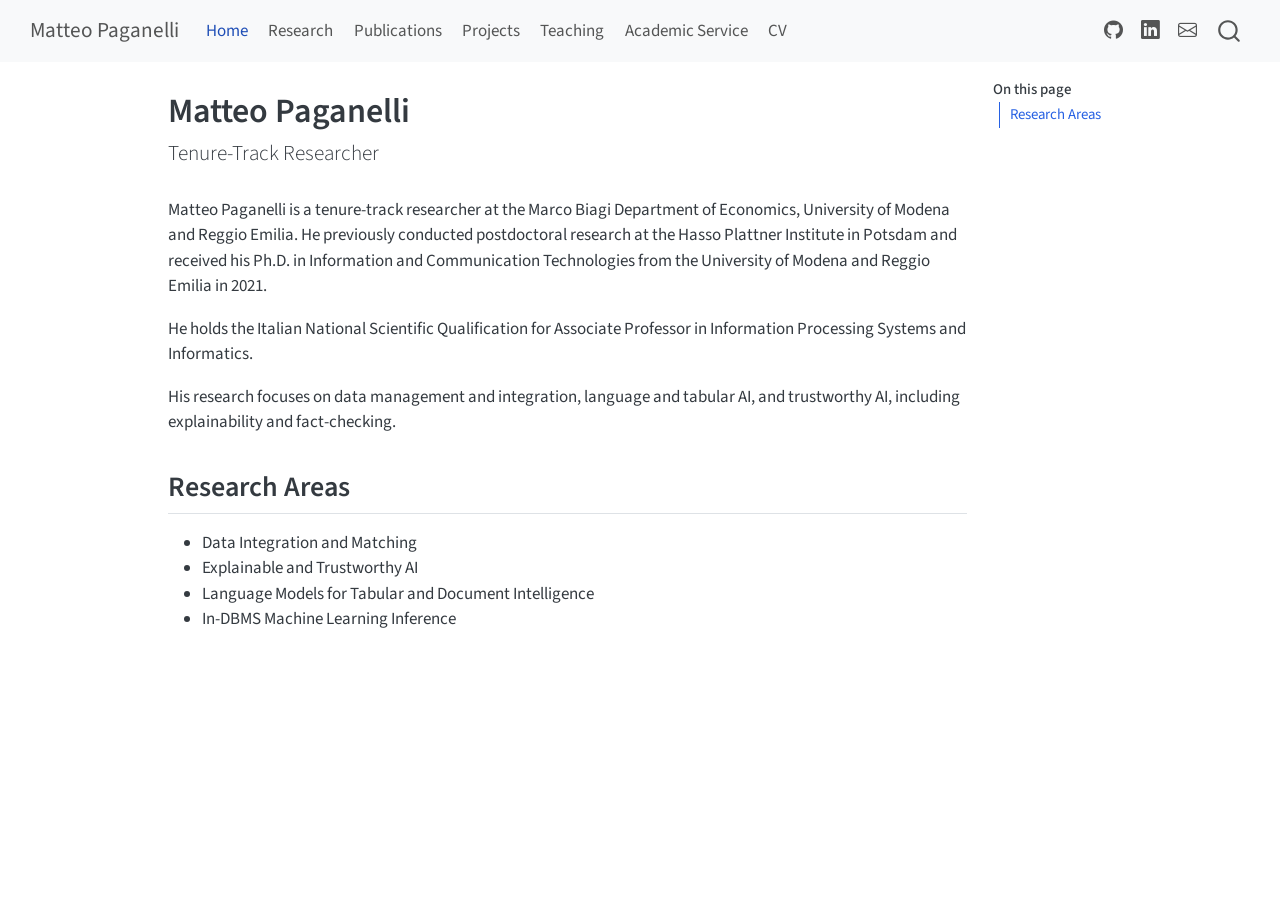
==== index.html @ 20d3945d "Built site for gh-pages" ====
<!DOCTYPE html>
<html xmlns="http://www.w3.org/1999/xhtml" lang="en" xml:lang="en"><head>

<meta charset="utf-8">
<meta name="generator" content="quarto-1.10.18">

<meta name="viewport" content="width=device-width, initial-scale=1.0, user-scalable=yes">


<title>Matteo Paganelli</title>
<style>
/* Default styles provided by pandoc.
** See https://pandoc.org/MANUAL.html#variables-for-html for config info.
*/
span.smallcaps{font-variant: small-caps;}
div.columns{display: flex; gap: 1.5em;}
div.column{flex: auto;}
@media screen {
div.columns{gap: min(4vw, 1.5em);}
div.column{overflow-x: auto;}
}
div.hanging-indent{margin-left: 1.5em; text-indent: -1.5em;}
ul.task-list{list-style: none;}
ul.task-list li input[type="checkbox"] {
  width: 0.8em;
  margin: 0 0.8em 0.2em -1em; /* quarto-specific, see https://github.com/quarto-dev/quarto-cli/issues/4556 */ 
  vertical-align: middle;
}
</style>


<script src="site_libs/quarto-nav/quarto-nav.js"></script>
<script src="site_libs/quarto-nav/headroom.min.js"></script>
<script src="site_libs/clipboard/clipboard.min.js"></script>
<script src="site_libs/quarto-search/autocomplete.umd.js"></script>
<script src="site_libs/quarto-search/fuse.min.js"></script>
<script src="site_libs/quarto-search/quarto-search.js"></script>
<meta name="quarto:offset" content="./">
<script src="site_libs/quarto-html/quarto.js" type="module"></script>
<script src="site_libs/quarto-html/tabsets/tabsets.js" type="module"></script>
<script src="site_libs/quarto-html/popper.min.js"></script>
<script src="site_libs/quarto-html/tippy.umd.min.js"></script>
<script src="site_libs/quarto-html/anchor.min.js"></script>
<link href="site_libs/quarto-html/tippy.css" rel="stylesheet">
<link href="site_libs/quarto-html/quarto-syntax-highlighting-64a204ab8560d761af7679ceaba22944.css" rel="stylesheet" id="quarto-text-highlighting-styles">
<script src="site_libs/bootstrap/bootstrap.min.js"></script>
<link href="site_libs/bootstrap/bootstrap-icons.css" rel="stylesheet">
<link href="site_libs/bootstrap/bootstrap-172ba59bd5e0b52282274ba0c0cc16fc.min.css" rel="stylesheet" append-hash="true" id="quarto-bootstrap" data-mode="light">
<script id="quarto-search-options" type="application/json">{
  "location": "navbar",
  "copy-button": false,
  "collapse-after": 3,
  "panel-placement": "end",
  "type": "overlay",
  "limit": 50,
  "keyboard-shortcut": [
    "f",
    "/",
    "s"
  ],
  "show-item-context": false,
  "language": {
    "search-no-results-text": "No results",
    "search-matching-documents-text": "matching documents",
    "search-copy-link-title": "Copy link to search",
    "search-hide-matches-text": "Hide additional matches",
    "search-more-match-text": "more match in this document",
    "search-more-matches-text": "more matches in this document",
    "search-clear-button-title": "Clear",
    "search-text-placeholder": "",
    "search-detached-cancel-button-title": "Cancel",
    "search-submit-button-title": "Submit",
    "search-label": "Search"
  }
}</script>


<link rel="stylesheet" href="styles.css">
</head>

<body class="nav-fixed quarto-light">

<div id="quarto-search-results"></div>
  <header id="quarto-header" class="headroom fixed-top">
    <nav class="navbar navbar-expand-lg " data-bs-theme="dark">
      <div class="navbar-container container-fluid">
      <div class="navbar-brand-container mx-auto">
    <a class="navbar-brand" href="./index.html">
    <span class="navbar-title">Matteo Paganelli</span>
    </a>
  </div>
            <div id="quarto-search" class="" title="Search"></div>
          <button class="navbar-toggler" type="button" data-bs-toggle="collapse" data-bs-target="#navbarCollapse" aria-controls="navbarCollapse" role="menu" aria-expanded="false" aria-label="Toggle navigation" onclick="if (window.quartoToggleHeadroom) { window.quartoToggleHeadroom(); }">
  <span class="navbar-toggler-icon"></span>
</button>
          <div class="collapse navbar-collapse" id="navbarCollapse">
            <ul class="navbar-nav navbar-nav-scroll me-auto">
  <li class="nav-item">
    <a class="nav-link active" href="./index.html" aria-current="page"> 
<span class="menu-text">Home</span></a>
  </li>  
  <li class="nav-item">
    <a class="nav-link" href="./research.html"> 
<span class="menu-text">Research</span></a>
  </li>  
  <li class="nav-item">
    <a class="nav-link" href="./publications.html"> 
<span class="menu-text">Publications</span></a>
  </li>  
  <li class="nav-item">
    <a class="nav-link" href="./projects.html"> 
<span class="menu-text">Projects</span></a>
  </li>  
  <li class="nav-item">
    <a class="nav-link" href="./teaching.html"> 
<span class="menu-text">Teaching</span></a>
  </li>  
  <li class="nav-item">
    <a class="nav-link" href="./service.html"> 
<span class="menu-text">Academic Service</span></a>
  </li>  
  <li class="nav-item">
    <a class="nav-link" href="./cv.html"> 
<span class="menu-text">CV</span></a>
  </li>  
</ul>
            <ul class="navbar-nav navbar-nav-scroll ms-auto">
  <li class="nav-item compact">
    <a class="nav-link" href="https://github.com/matteo-paganelli"> <i class="bi bi-github" role="img">
</i> 
<span class="menu-text"></span></a>
  </li>  
  <li class="nav-item compact">
    <a class="nav-link" href="https://www.linkedin.com/in/matteo-paganelli-71410a150/"> <i class="bi bi-linkedin" role="img">
</i> 
<span class="menu-text"></span></a>
  </li>  
  <li class="nav-item compact">
    <a class="nav-link" href="mailto:matteo.paganelli@unimore.it"> <i class="bi bi-envelope" role="img">
</i> 
<span class="menu-text"></span></a>
  </li>  
</ul>
          </div> <!-- /navcollapse -->
            <div class="quarto-navbar-tools">
</div>
      </div> <!-- /container-fluid -->
    </nav>
</header>
<!-- content -->
<div id="quarto-content" class="quarto-container page-columns page-rows-contents page-layout-article page-navbar">
<!-- sidebar -->
<!-- margin-sidebar -->
    <div id="quarto-margin-sidebar" class="sidebar margin-sidebar">
        <nav id="TOC" role="doc-toc" class="toc-active">
    <h2 id="toc-title">On this page</h2>
   
  <ul>
  <li><a href="#research-areas" id="toc-research-areas" class="nav-link active" data-scroll-target="#research-areas">Research Areas</a></li>
  </ul>
</nav>
    </div>
<!-- main -->
<main class="content" id="quarto-document-content">

<header id="title-block-header" class="quarto-title-block default">
<div class="quarto-title">
<h1 class="title">Matteo Paganelli</h1>
<p class="subtitle lead">Tenure-Track Researcher</p>
</div>



<div class="quarto-title-meta">

    
  
    
  </div>
  


</header>


<p>Matteo Paganelli is a tenure-track researcher at the Marco Biagi Department of Economics, University of Modena and Reggio Emilia. He previously conducted postdoctoral research at the Hasso Plattner Institute in Potsdam and received his Ph.D.&nbsp;in Information and Communication Technologies from the University of Modena and Reggio Emilia in 2021.</p>
<p>He holds the Italian National Scientific Qualification for Associate Professor in Information Processing Systems and Informatics.</p>
<p>His research focuses on data management and integration, language and tabular AI, and trustworthy AI, including explainability and fact-checking.</p>
<section id="research-areas" class="level2">
<h2 class="anchored" data-anchor-id="research-areas">Research Areas</h2>
<ul>
<li>Data Integration and Matching</li>
<li>Explainable and Trustworthy AI</li>
<li>Language Models for Tabular and Document Intelligence</li>
<li>In-DBMS Machine Learning Inference</li>
</ul>


</section>

</main> <!-- /main -->
<script id="quarto-html-after-body" type="application/javascript">
  window.document.addEventListener("DOMContentLoaded", function (event) {
    const icon = "";
    const anchorJS = new window.AnchorJS();
    anchorJS.options = {
      placement: 'right',
      icon: icon
    };
    anchorJS.add('.anchored');
    const isCodeAnnotation = (el) => {
      for (const clz of el.classList) {
        if (clz.startsWith('code-annotation-')) {                     
          return true;
        }
      }
      return false;
    }
    const onCopySuccess = function(e) {
      // button target
      const button = e.trigger;
      // don't keep focus
      button.blur();
      // flash "checked"
      button.classList.add('code-copy-button-checked');
      var currentTitle = button.getAttribute("title");
      button.setAttribute("title", "Copied!");
      let tooltip;
      if (window.bootstrap) {
        button.setAttribute("data-bs-toggle", "tooltip");
        button.setAttribute("data-bs-placement", "left");
        button.setAttribute("data-bs-title", "Copied!");
        tooltip = new bootstrap.Tooltip(button, 
          { trigger: "manual", 
            customClass: "code-copy-button-tooltip",
            offset: [0, -8]});
        tooltip.show();    
      }
      setTimeout(function() {
        if (tooltip) {
          tooltip.hide();
          button.removeAttribute("data-bs-title");
          button.removeAttribute("data-bs-toggle");
          button.removeAttribute("data-bs-placement");
        }
        button.setAttribute("title", currentTitle);
        button.classList.remove('code-copy-button-checked');
      }, 1000);
      // clear code selection
      e.clearSelection();
    }
    const getTextToCopy = function(trigger) {
      const outerScaffold = trigger.parentElement.cloneNode(true);
      const codeEl = outerScaffold.querySelector('code');
      for (const childEl of codeEl.children) {
        if (isCodeAnnotation(childEl)) {
          childEl.remove();
        }
      }
      return codeEl.innerText;
    }
    const clipboard = new window.ClipboardJS('.code-copy-button:not([data-in-quarto-modal])', {
      text: getTextToCopy
    });
    clipboard.on('success', onCopySuccess);
    if (window.document.getElementById('quarto-embedded-source-code-modal')) {
      const clipboardModal = new window.ClipboardJS('.code-copy-button[data-in-quarto-modal]', {
        text: getTextToCopy,
        container: window.document.getElementById('quarto-embedded-source-code-modal')
      });
      clipboardModal.on('success', onCopySuccess);
    }
      var localhostRegex = new RegExp(/^(?:http|https):\/\/localhost\:?[0-9]*\//);
      var mailtoRegex = new RegExp(/^mailto:/);
        var filterRegex = new RegExp("https:\/\/matteo-paganelli\.github\.io");
      var isInternal = (href) => {
          return filterRegex.test(href) || localhostRegex.test(href) || mailtoRegex.test(href);
      }
      // Inspect non-navigation links and adorn them if external
     var links = window.document.querySelectorAll('a[href]:not(.nav-link):not(.navbar-brand):not(.toc-action):not(.sidebar-link):not(.sidebar-item-toggle):not(.pagination-link):not(.no-external):not([aria-hidden]):not(.dropdown-item):not(.quarto-navigation-tool):not(.about-link)');
      for (var i=0; i<links.length; i++) {
        const link = links[i];
        if (!isInternal(link.href)) {
          // undo the damage that might have been done by quarto-nav.js in the case of
          // links that we want to consider external
          if (link.dataset.originalHref !== undefined) {
            link.href = link.dataset.originalHref;
          }
        }
      }
    function tippyHover(el, contentFn, onTriggerFn, onUntriggerFn) {
      const config = {
        allowHTML: true,
        maxWidth: 500,
        delay: 100,
        arrow: false,
        appendTo: function(el) {
            return el.parentElement;
        },
        interactive: true,
        interactiveBorder: 10,
        theme: 'quarto',
        placement: 'bottom-start',
      };
      if (contentFn) {
        config.content = contentFn;
      }
      if (onTriggerFn) {
        config.onTrigger = onTriggerFn;
      }
      if (onUntriggerFn) {
        config.onUntrigger = onUntriggerFn;
      }
      window.tippy(el, config); 
    }
    const noterefs = window.document.querySelectorAll('a[role="doc-noteref"]');
    for (var i=0; i<noterefs.length; i++) {
      const ref = noterefs[i];
      tippyHover(ref, function() {
        // use id or data attribute instead here
        let href = ref.getAttribute('data-footnote-href') || ref.getAttribute('href');
        try { href = new URL(href).hash; } catch {}
        const id = href.replace(/^#\/?/, "");
        const note = window.document.getElementById(id);
        if (note) {
          return note.innerHTML;
        } else {
          return "";
        }
      });
    }
    const xrefs = window.document.querySelectorAll('a.quarto-xref');
    const processXRef = (id, note) => {
      // Strip column container classes
      const stripColumnClz = (el) => {
        el.classList.remove("page-full", "page-columns");
        if (el.children) {
          for (const child of el.children) {
            stripColumnClz(child);
          }
        }
      }
      stripColumnClz(note)
      if (id === null || id.startsWith('sec-')) {
        // Special case sections, only their first couple elements
        const container = document.createElement("div");
        if (note.children && note.children.length > 2) {
          container.appendChild(note.children[0].cloneNode(true));
          for (let i = 1; i < note.children.length; i++) {
            const child = note.children[i];
            if (child.tagName === "P" && child.innerText === "") {
              continue;
            } else {
              container.appendChild(child.cloneNode(true));
              break;
            }
          }
          if (window.Quarto?.typesetMath) {
            window.Quarto.typesetMath(container);
          }
          return container.innerHTML
        } else {
          if (window.Quarto?.typesetMath) {
            window.Quarto.typesetMath(note);
          }
          return note.innerHTML;
        }
      } else {
        // Remove any anchor links if they are present
        const anchorLink = note.querySelector('a.anchorjs-link');
        if (anchorLink) {
          anchorLink.remove();
        }
        if (window.Quarto?.typesetMath) {
          window.Quarto.typesetMath(note);
        }
        if (note.classList.contains("callout")) {
          return note.outerHTML;
        } else {
          return note.innerHTML;
        }
      }
    }
    for (var i=0; i<xrefs.length; i++) {
      const xref = xrefs[i];
      tippyHover(xref, undefined, function(instance) {
        instance.disable();
        let url = xref.getAttribute('href');
        let hash = undefined; 
        if (url.startsWith('#')) {
          hash = url;
        } else {
          try { hash = new URL(url).hash; } catch {}
        }
        if (hash) {
          const id = hash.replace(/^#\/?/, "");
          const note = window.document.getElementById(id);
          if (note !== null) {
            try {
              const html = processXRef(id, note.cloneNode(true));
              instance.setContent(html);
            } finally {
              instance.enable();
              instance.show();
            }
          } else {
            // See if we can fetch this
            fetch(url.split('#')[0])
            .then(res => res.text())
            .then(html => {
              const parser = new DOMParser();
              const htmlDoc = parser.parseFromString(html, "text/html");
              const note = htmlDoc.getElementById(id);
              if (note !== null) {
                const html = processXRef(id, note);
                instance.setContent(html);
              } 
            }).finally(() => {
              instance.enable();
              instance.show();
            });
          }
        } else {
          // See if we can fetch a full url (with no hash to target)
          // This is a special case and we should probably do some content thinning / targeting
          fetch(url)
          .then(res => res.text())
          .then(html => {
            const parser = new DOMParser();
            const htmlDoc = parser.parseFromString(html, "text/html");
            const note = htmlDoc.querySelector('main.content');
            if (note !== null) {
              // This should only happen for chapter cross references
              // (since there is no id in the URL)
              // remove the first header
              if (note.children.length > 0 && note.children[0].tagName === "HEADER") {
                note.children[0].remove();
              }
              const html = processXRef(null, note);
              instance.setContent(html);
            } 
          }).finally(() => {
            instance.enable();
            instance.show();
          });
        }
      }, function(instance) {
      });
    }
        let selectedAnnoteEl;
        const selectorForAnnotation = ( cell, annotation) => {
          let cellAttr = 'data-code-cell="' + cell + '"';
          let lineAttr = 'data-code-annotation="' +  annotation + '"';
          const selector = 'span[' + cellAttr + '][' + lineAttr + ']';
          return selector;
        }
        const selectCodeLines = (annoteEl) => {
          const doc = window.document;
          const targetCell = annoteEl.getAttribute("data-target-cell");
          const targetAnnotation = annoteEl.getAttribute("data-target-annotation");
          const annoteSpan = window.document.querySelector(selectorForAnnotation(targetCell, targetAnnotation));
          const lines = annoteSpan.getAttribute("data-code-lines").split(",");
          const lineIds = lines.map((line) => {
            return targetCell + "-" + line;
          })
          let top = null;
          let height = null;
          let parent = null;
          if (lineIds.length > 0) {
              //compute the position of the single el (top and bottom and make a div)
              const el = window.document.getElementById(lineIds[0]);
              top = el.offsetTop;
              height = el.offsetHeight;
              parent = el.parentElement.parentElement;
            if (lineIds.length > 1) {
              const lastEl = window.document.getElementById(lineIds[lineIds.length - 1]);
              const bottom = lastEl.offsetTop + lastEl.offsetHeight;
              height = bottom - top;
            }
            if (top !== null && height !== null && parent !== null) {
              // cook up a div (if necessary) and position it 
              let div = window.document.getElementById("code-annotation-line-highlight");
              if (div === null) {
                div = window.document.createElement("div");
                div.setAttribute("id", "code-annotation-line-highlight");
                div.style.position = 'absolute';
                parent.appendChild(div);
              }
              div.style.top = top - 2 + "px";
              div.style.height = height + 4 + "px";
              div.style.left = 0;
              let gutterDiv = window.document.getElementById("code-annotation-line-highlight-gutter");
              if (gutterDiv === null) {
                gutterDiv = window.document.createElement("div");
                gutterDiv.setAttribute("id", "code-annotation-line-highlight-gutter");
                gutterDiv.style.position = 'absolute';
                const codeCell = window.document.getElementById(targetCell);
                const gutter = codeCell.querySelector('.code-annotation-gutter');
                gutter.appendChild(gutterDiv);
              }
              gutterDiv.style.top = top - 2 + "px";
              gutterDiv.style.height = height + 4 + "px";
            }
            selectedAnnoteEl = annoteEl;
          }
        };
        const unselectCodeLines = () => {
          const elementsIds = ["code-annotation-line-highlight", "code-annotation-line-highlight-gutter"];
          elementsIds.forEach((elId) => {
            const div = window.document.getElementById(elId);
            if (div) {
              div.remove();
            }
          });
          selectedAnnoteEl = undefined;
        };
          // Handle positioning of the toggle
      window.addEventListener(
        "resize",
        throttle(() => {
          elRect = undefined;
          if (selectedAnnoteEl) {
            selectCodeLines(selectedAnnoteEl);
          }
        }, 10)
      );
      function throttle(fn, ms) {
      let throttle = false;
      let timer;
        return (...args) => {
          if(!throttle) { // first call gets through
              fn.apply(this, args);
              throttle = true;
          } else { // all the others get throttled
              if(timer) clearTimeout(timer); // cancel #2
              timer = setTimeout(() => {
                fn.apply(this, args);
                timer = throttle = false;
              }, ms);
          }
        };
      }
        // Attach click handler to the DT
        const annoteDls = window.document.querySelectorAll('dt[data-target-cell]');
        for (const annoteDlNode of annoteDls) {
          annoteDlNode.addEventListener('click', (event) => {
            const clickedEl = event.target;
            if (clickedEl !== selectedAnnoteEl) {
              unselectCodeLines();
              const activeEl = window.document.querySelector('dt[data-target-cell].code-annotation-active');
              if (activeEl) {
                activeEl.classList.remove('code-annotation-active');
              }
              selectCodeLines(clickedEl);
              clickedEl.classList.add('code-annotation-active');
            } else {
              // Unselect the line
              unselectCodeLines();
              clickedEl.classList.remove('code-annotation-active');
            }
          });
        }
    const findCites = (el) => {
      const parentEl = el.parentElement;
      if (parentEl) {
        const cites = parentEl.dataset.cites;
        if (cites) {
          return {
            el,
            cites: cites.split(' ')
          };
        } else {
          return findCites(el.parentElement)
        }
      } else {
        return undefined;
      }
    };
    var bibliorefs = window.document.querySelectorAll('a[role="doc-biblioref"]');
    for (var i=0; i<bibliorefs.length; i++) {
      const ref = bibliorefs[i];
      const citeInfo = findCites(ref);
      if (citeInfo) {
        tippyHover(citeInfo.el, function() {
          var popup = window.document.createElement('div');
          citeInfo.cites.forEach(function(cite) {
            var citeDiv = window.document.createElement('div');
            citeDiv.classList.add('hanging-indent');
            citeDiv.classList.add('csl-entry');
            var biblioDiv = window.document.getElementById('ref-' + cite);
            if (biblioDiv) {
              citeDiv.innerHTML = biblioDiv.innerHTML;
            }
            popup.appendChild(citeDiv);
          });
          return popup.innerHTML;
        });
      }
    }
  });
  </script>
</div> <!-- /content -->




</body></html>
---- site_libs/quarto-html/tippy.css ----
.tippy-box[data-animation=fade][data-state=hidden]{opacity:0}[data-tippy-root]{max-width:calc(100vw - 10px)}.tippy-box{position:relative;background-color:#333;color:#fff;border-radius:4px;font-size:14px;line-height:1.4;white-space:normal;outline:0;transition-property:transform,visibility,opacity}.tippy-box[data-placement^=top]>.tippy-arrow{bottom:0}.tippy-box[data-placement^=top]>.tippy-arrow:before{bottom:-7px;left:0;border-width:8px 8px 0;border-top-color:initial;transform-origin:center top}.tippy-box[data-placement^=bottom]>.tippy-arrow{top:0}.tippy-box[data-placement^=bottom]>.tippy-arrow:before{top:-7px;left:0;border-width:0 8px 8px;border-bottom-color:initial;transform-origin:center bottom}.tippy-box[data-placement^=left]>.tippy-arrow{right:0}.tippy-box[data-placement^=left]>.tippy-arrow:before{border-width:8px 0 8px 8px;border-left-color:initial;right:-7px;transform-origin:center left}.tippy-box[data-placement^=right]>.tippy-arrow{left:0}.tippy-box[data-placement^=right]>.tippy-arrow:before{left:-7px;border-width:8px 8px 8px 0;border-right-color:initial;transform-origin:center right}.tippy-box[data-inertia][data-state=visible]{transition-timing-function:cubic-bezier(.54,1.5,.38,1.11)}.tippy-arrow{width:16px;height:16px;color:#333}.tippy-arrow:before{content:"";position:absolute;border-color:transparent;border-style:solid}.tippy-content{position:relative;padding:5px 9px;z-index:1}
---- site_libs/quarto-html/quarto-syntax-highlighting-64a204ab8560d761af7679ceaba22944.css ----
/* quarto syntax highlight colors */
:root {
  --quarto-hl-ot-color: #003B4F;
  --quarto-hl-at-color: #657422;
  --quarto-hl-ss-color: #20794D;
  --quarto-hl-an-color: #5E5E5E;
  --quarto-hl-fu-color: #4758AB;
  --quarto-hl-st-color: #20794D;
  --quarto-hl-cf-color: #003B4F;
  --quarto-hl-op-color: #5E5E5E;
  --quarto-hl-er-color: #AD0000;
  --quarto-hl-bn-color: #AD0000;
  --quarto-hl-al-color: #AD0000;
  --quarto-hl-va-color: #111111;
  --quarto-hl-bu-color: inherit;
  --quarto-hl-ex-color: inherit;
  --quarto-hl-pp-color: #AD0000;
  --quarto-hl-in-color: #5E5E5E;
  --quarto-hl-vs-color: #20794D;
  --quarto-hl-wa-color: #5E5E5E;
  --quarto-hl-do-color: #5E5E5E;
  --quarto-hl-im-color: #00769E;
  --quarto-hl-ch-color: #20794D;
  --quarto-hl-dt-color: #AD0000;
  --quarto-hl-fl-color: #AD0000;
  --quarto-hl-co-color: #5E5E5E;
  --quarto-hl-cv-color: #5E5E5E;
  --quarto-hl-cn-color: #8f5902;
  --quarto-hl-sc-color: #5E5E5E;
  --quarto-hl-dv-color: #AD0000;
  --quarto-hl-kw-color: #003B4F;
}

/* other quarto variables */
:root {
  --quarto-font-monospace: SFMono-Regular, Menlo, Monaco, Consolas, "Liberation Mono", "Courier New", monospace;
}

/* syntax highlight based on Pandoc's rules */
pre > code.sourceCode > span {
  color: #003B4F;
}

code.sourceCode > span {
  color: #003B4F;
}

div.sourceCode,
div.sourceCode pre.sourceCode {
  color: #003B4F;
}

/* Normal */
code span {
  color: #003B4F;
}

/* Alert */
code span.al {
  color: #AD0000;
  font-style: inherit;
}

/* Annotation */
code span.an {
  color: #5E5E5E;
  font-style: inherit;
}

/* Attribute */
code span.at {
  color: #657422;
  font-style: inherit;
}

/* BaseN */
code span.bn {
  color: #AD0000;
  font-style: inherit;
}

/* BuiltIn */
code span.bu {
  font-style: inherit;
}

/* ControlFlow */
code span.cf {
  color: #003B4F;
  font-weight: bold;
  font-style: inherit;
}

/* Char */
code span.ch {
  color: #20794D;
  font-style: inherit;
}

/* Constant */
code span.cn {
  color: #8f5902;
  font-style: inherit;
}

/* Comment */
code span.co {
  color: #5E5E5E;
  font-style: inherit;
}

/* CommentVar */
code span.cv {
  color: #5E5E5E;
  font-style: italic;
}

/* Documentation */
code span.do {
  color: #5E5E5E;
  font-style: italic;
}

/* DataType */
code span.dt {
  color: #AD0000;
  font-style: inherit;
}

/* DecVal */
code span.dv {
  color: #AD0000;
  font-style: inherit;
}

/* Error */
code span.er {
  color: #AD0000;
  font-style: inherit;
}

/* Extension */
code span.ex {
  font-style: inherit;
}

/* Float */
code span.fl {
  color: #AD0000;
  font-style: inherit;
}

/* Function */
code span.fu {
  color: #4758AB;
  font-style: inherit;
}

/* Import */
code span.im {
  color: #00769E;
  font-style: inherit;
}

/* Information */
code span.in {
  color: #5E5E5E;
  font-style: inherit;
}

/* Keyword */
code span.kw {
  color: #003B4F;
  font-weight: bold;
  font-style: inherit;
}

/* Operator */
code span.op {
  color: #5E5E5E;
  font-style: inherit;
}

/* Other */
code span.ot {
  color: #003B4F;
  font-style: inherit;
}

/* Preprocessor */
code span.pp {
  color: #AD0000;
  font-style: inherit;
}

/* SpecialChar */
code span.sc {
  color: #5E5E5E;
  font-style: inherit;
}

/* SpecialString */
code span.ss {
  color: #20794D;
  font-style: inherit;
}

/* String */
code span.st {
  color: #20794D;
  font-style: inherit;
}

/* Variable */
code span.va {
  color: #111111;
  font-style: inherit;
}

/* VerbatimString */
code span.vs {
  color: #20794D;
  font-style: inherit;
}

/* Warning */
code span.wa {
  color: #5E5E5E;
  font-style: italic;
}

.prevent-inlining {
  content: "</";
}

/*# sourceMappingURL=9d8d5bb603a83b8298b89080a598c93b.css.map */
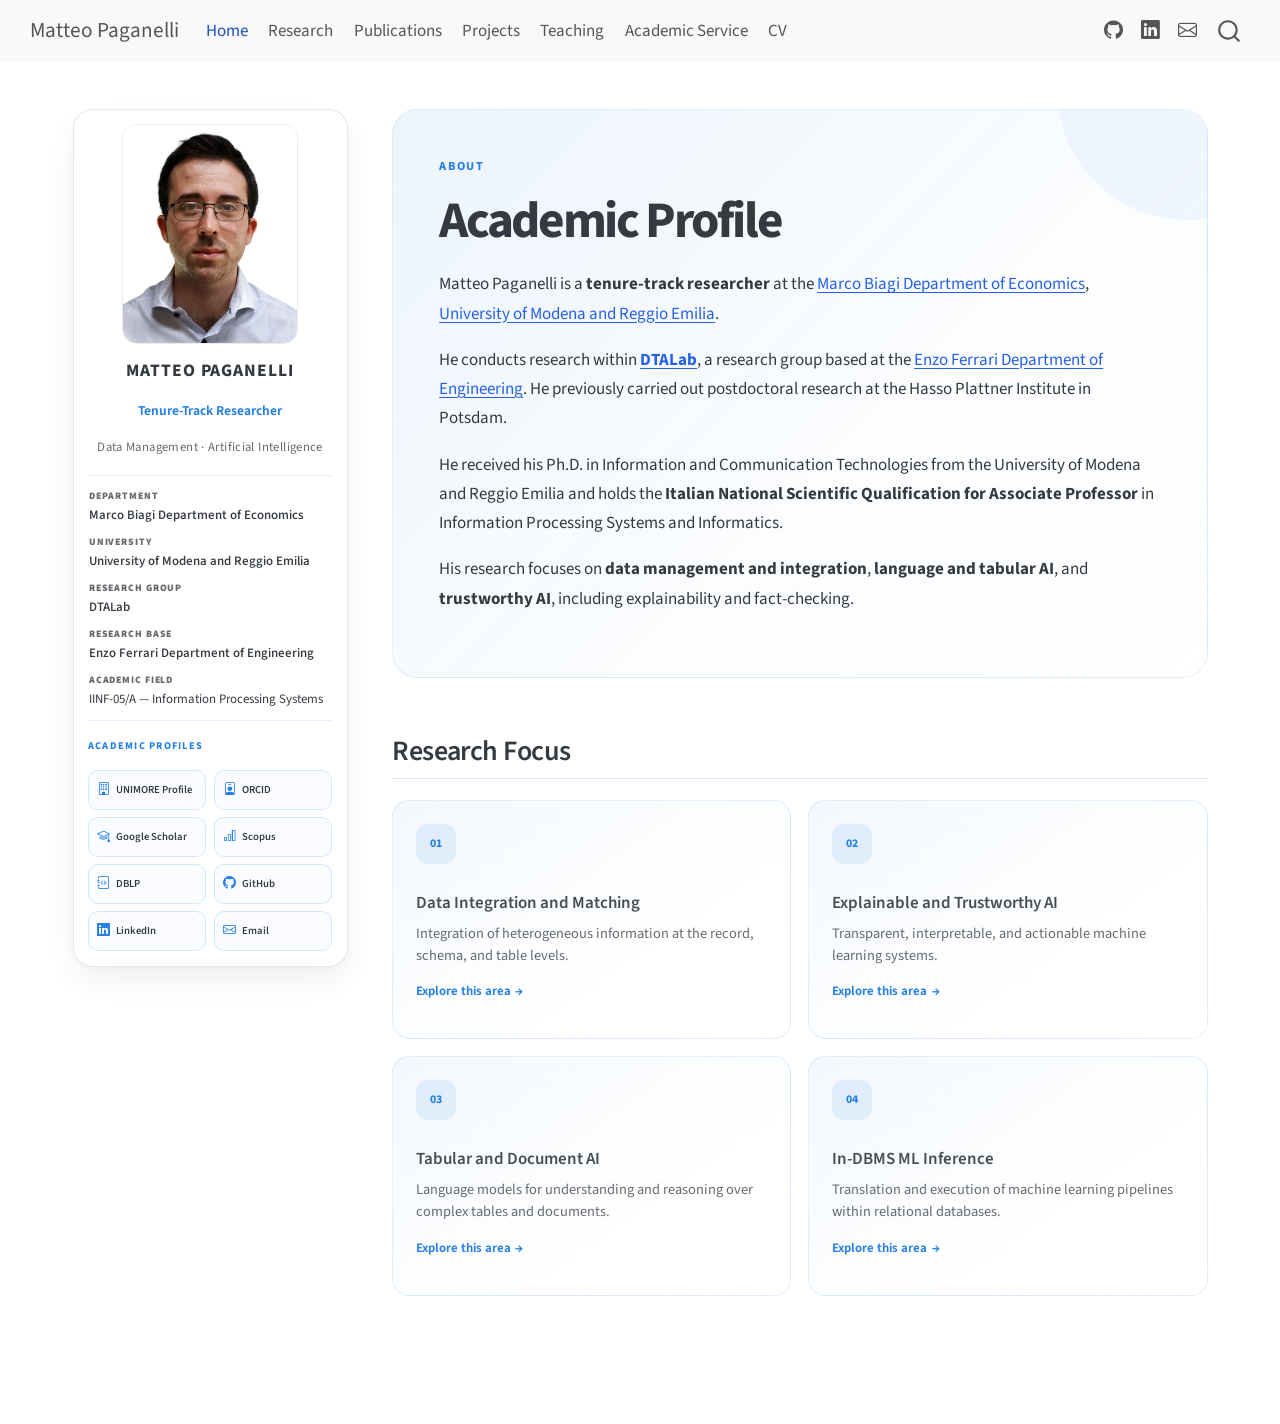
==== commit 5c6b4fcd: "Built site for gh-pages" ====
--- a/index.html
+++ b/index.html
@@ -6,6 +6,7 @@
 
 <meta name="viewport" content="width=device-width, initial-scale=1.0, user-scalable=yes">
 
+<meta name="description" content="Academic website of Matteo Paganelli, researcher in data management, artificial intelligence, and trustworthy AI.">
 
 <title>Matteo Paganelli</title>
 <style>
@@ -36,6 +37,7 @@
 <script src="site_libs/quarto-search/fuse.min.js"></script>
 <script src="site_libs/quarto-search/quarto-search.js"></script>
 <meta name="quarto:offset" content="./">
+<link href="./images/favicon.svg" rel="icon" type="image/svg+xml">
 <script src="site_libs/quarto-html/quarto.js" type="module"></script>
 <script src="site_libs/quarto-html/tabsets/tabsets.js" type="module"></script>
 <script src="site_libs/quarto-html/popper.min.js"></script>
@@ -148,55 +150,110 @@
     </nav>
 </header>
 <!-- content -->
-<div id="quarto-content" class="quarto-container page-columns page-rows-contents page-layout-article page-navbar">
+<div id="quarto-content" class="quarto-container page-columns page-rows-contents page-layout-full page-navbar">
 <!-- sidebar -->
 <!-- margin-sidebar -->
-    <div id="quarto-margin-sidebar" class="sidebar margin-sidebar">
-        <nav id="TOC" role="doc-toc" class="toc-active">
-    <h2 id="toc-title">On this page</h2>
-   
-  <ul>
-  <li><a href="#research-areas" id="toc-research-areas" class="nav-link active" data-scroll-target="#research-areas">Research Areas</a></li>
-  </ul>
-</nav>
-    </div>
+    
 <!-- main -->
-<main class="content" id="quarto-document-content">
-
-<header id="title-block-header" class="quarto-title-block default">
-<div class="quarto-title">
-<h1 class="title">Matteo Paganelli</h1>
-<p class="subtitle lead">Tenure-Track Researcher</p>
-</div>
-
-
-
-<div class="quarto-title-meta">
-
-    
-  
-    
-  </div>
-  
-
-
-</header>
-
-
-<p>Matteo Paganelli is a tenure-track researcher at the Marco Biagi Department of Economics, University of Modena and Reggio Emilia. He previously conducted postdoctoral research at the Hasso Plattner Institute in Potsdam and received his Ph.D.&nbsp;in Information and Communication Technologies from the University of Modena and Reggio Emilia in 2021.</p>
-<p>He holds the Italian National Scientific Qualification for Associate Professor in Information Processing Systems and Informatics.</p>
-<p>His research focuses on data management and integration, language and tabular AI, and trustworthy AI, including explainability and fact-checking.</p>
-<section id="research-areas" class="level2">
-<h2 class="anchored" data-anchor-id="research-areas">Research Areas</h2>
-<ul>
-<li>Data Integration and Matching</li>
-<li>Explainable and Trustworthy AI</li>
-<li>Language Models for Tabular and Document Intelligence</li>
-<li>In-DBMS Machine Learning Inference</li>
-</ul>
-
-
+<main class="content column-page" id="quarto-document-content"><header id="title-block-header" class="quarto-title-block"></header>
+
+
+
+
+<div class="home-profile-grid">
+<div class="profile-infobox">
+<p><img src="images/profile.jpg" class="profile-photo img-fluid" alt="Portrait of Matteo Paganelli"></p>
+<p><span class="profile-name">MATTEO PAGANELLI</span></p>
+<p><span class="profile-role">Tenure-Track Researcher</span></p>
+<p><span class="profile-tagline">Data Management · Artificial Intelligence</span></p>
+<div class="profile-facts">
+<dl>
+<dt><strong>Department</strong></dt>
+<dd>
+<a href="https://www.economia.unimore.it/" target="_blank" rel="noopener">Marco Biagi Department of Economics</a>
+</dd>
+<dt><strong>University</strong></dt>
+<dd>
+<a href="https://www.unimore.it/" target="_blank" rel="noopener">University of Modena and Reggio Emilia</a>
+</dd>
+<dt><strong>Research group</strong></dt>
+<dd>
+<a href="https://dtalab.unimore.it/" target="_blank" rel="noopener">DTALab</a>
+</dd>
+<dt><strong>Research base</strong></dt>
+<dd>
+<a href="https://www.ingmo.unimore.it/" target="_blank" rel="noopener">Enzo Ferrari Department of Engineering</a>
+</dd>
+<dt><strong>Academic field</strong></dt>
+<dd>
+IINF-05/A — Information Processing Systems
+</dd>
+</dl>
+</div>
+<p><span class="profile-section-title">ACADEMIC PROFILES</span></p>
+<div class="profile-link-grid">
+<p><a href="https://unimore.unifind.cineca.it/get/person/104872" class="profile-link" target="_blank" rel="noopener"><i class="bi bi-building"></i> UNIMORE Profile</a></p>
+<p><a href="https://orcid.org/0000-0001-8119-895X" class="profile-link" target="_blank" rel="noopener"><i class="bi bi-person-badge"></i> ORCID</a></p>
+<p><a href="https://scholar.google.com/citations?user=KvBM1LQAAAAJ&amp;hl=en" class="profile-link" target="_blank" rel="noopener"><i class="bi bi-mortarboard"></i> Google Scholar</a></p>
+<p><a href="https://www.scopus.com/authid/detail.uri?authorId=57196245788" class="profile-link" target="_blank" rel="noopener"><i class="bi bi-bar-chart"></i> Scopus</a></p>
+<p><a href="https://dblp.org/pid/206/0032.html" class="profile-link" target="_blank" rel="noopener"><i class="bi bi-journal-code"></i> DBLP</a></p>
+<p><a href="https://github.com/matteo-paganelli" class="profile-link" target="_blank" rel="noopener"><i class="bi bi-github"></i> GitHub</a></p>
+<p><a href="https://www.linkedin.com/in/matteo-paganelli-71410a150/" class="profile-link" target="_blank" rel="noopener"><i class="bi bi-linkedin"></i> LinkedIn</a></p>
+<p><a href="mailto:matteo.paganelli@unimore.it" class="profile-link"><i class="bi bi-envelope"></i> Email</a></p>
+</div>
+</div>
+<div class="home-content">
+<div class="home-intro">
+<p><span class="home-eyebrow">ABOUT</span></p>
+<section id="academic-profile" class="level1">
+<h1>Academic Profile</h1>
+<p>Matteo Paganelli is a <strong>tenure-track researcher</strong> at the <a href="https://www.economia.unimore.it/" target="_blank" rel="noopener">Marco Biagi Department of Economics</a>, <a href="https://www.unimore.it/" target="_blank" rel="noopener">University of Modena and Reggio Emilia</a>.</p>
+<p>He conducts research within <a href="https://dtalab.unimore.it/" target="_blank" rel="noopener"><strong>DTALab</strong></a>, a research group based at the <a href="https://www.ingmo.unimore.it/" target="_blank" rel="noopener">Enzo Ferrari Department of Engineering</a>. He previously carried out postdoctoral research at the Hasso Plattner Institute in Potsdam.</p>
+<p>He received his Ph.D.&nbsp;in Information and Communication Technologies from the University of Modena and Reggio Emilia and holds the <strong>Italian National Scientific Qualification for Associate Professor</strong> in Information Processing Systems and Informatics.</p>
+<p>His research focuses on <strong>data management and integration</strong>, <strong>language and tabular AI</strong>, and <strong>trustworthy AI</strong>, including explainability and fact-checking.</p>
 </section>
+</div>
+<section id="research-focus" class="level2">
+<h2 class="anchored" data-anchor-id="research-focus">Research Focus</h2>
+<div class="research-focus-grid">
+<div class="research-focus-item">
+<p><span class="research-focus-number">01</span></p>
+<section id="data-integration-and-matching" class="level3">
+<h3 class="anchored" data-anchor-id="data-integration-and-matching">Data Integration and Matching</h3>
+<p>Integration of heterogeneous information at the record, schema, and table levels.</p>
+<p><a href="./research.html#data-integration" class="research-focus-link">Explore this area</a></p>
+</section>
+</div>
+<div class="research-focus-item">
+<p><span class="research-focus-number">02</span></p>
+<section id="explainable-and-trustworthy-ai" class="level3">
+<h3 class="anchored" data-anchor-id="explainable-and-trustworthy-ai">Explainable and Trustworthy AI</h3>
+<p>Transparent, interpretable, and actionable machine learning systems.</p>
+<p><a href="./research.html#trustworthy-ai" class="research-focus-link">Explore this area</a></p>
+</section>
+</div>
+<div class="research-focus-item">
+<p><span class="research-focus-number">03</span></p>
+<section id="tabular-and-document-ai" class="level3">
+<h3 class="anchored" data-anchor-id="tabular-and-document-ai">Tabular and Document AI</h3>
+<p>Language models for understanding and reasoning over complex tables and documents.</p>
+<p><a href="./research.html#tabular-document-ai" class="research-focus-link">Explore this area</a></p>
+</section>
+</div>
+<div class="research-focus-item">
+<p><span class="research-focus-number">04</span></p>
+<section id="in-dbms-ml-inference" class="level3">
+<h3 class="anchored" data-anchor-id="in-dbms-ml-inference">In-DBMS ML Inference</h3>
+<p>Translation and execution of machine learning pipelines within relational databases.</p>
+<p><a href="./research.html#in-dbms-inference" class="research-focus-link">Explore this area</a></p>
+</section>
+</div>
+</div>
+</section>
+</div>
+</div>
+
+
 
 </main> <!-- /main -->
 <script id="quarto-html-after-body" type="application/javascript">
--- a/styles.css
+++ b/styles.css
@@ -0,0 +1,1065 @@
+/* css styles */
+
+/* =========================================================
+   Homepage
+   ========================================================= */
+
+.home-profile-grid {
+  display: grid;
+  grid-template-columns: minmax(235px, 275px) minmax(0, 1fr);
+  gap: clamp(1.5rem, 3.5vw, 2.8rem);
+  align-items: start;
+  max-width: 1180px;
+  margin: 1rem auto 3rem;
+}
+
+
+/* =========================================================
+   Profile infobox
+   ========================================================= */
+
+.profile-infobox {
+  position: sticky;
+  top: 5.5rem;
+  padding: 0.85rem;
+  border: 1px solid rgba(0, 0, 0, 0.09);
+  border-radius: 1.15rem;
+  background: var(--bs-body-bg);
+  box-shadow:
+    0 14px 36px rgba(25, 35, 50, 0.065),
+    0 2px 6px rgba(25, 35, 50, 0.035);
+}
+
+.profile-infobox .quarto-figure,
+.profile-infobox figure,
+.profile-infobox > p:first-child {
+  margin: 0 0 0.8rem;
+}
+
+.profile-infobox figure p {
+  margin: 0;
+}
+
+.profile-photo {
+  display: block;
+  width: 72%;
+  max-width: 180px;
+  aspect-ratio: 4 / 5;
+  margin: 0 auto;
+  object-fit: cover;
+  object-position: center top;
+  border: 1px solid rgba(0, 0, 0, 0.075);
+  border-radius: 0.85rem;
+}
+
+.profile-name {
+  display: block;
+  margin-top: 0.15rem;
+  color: var(--bs-body-color);
+  font-size: 1.03rem;
+  font-weight: 750;
+  letter-spacing: 0.05em;
+  text-align: center;
+}
+
+.profile-role {
+  display: block;
+  margin-top: 0.2rem;
+  color: var(--bs-primary);
+  font-size: 0.8rem;
+  font-weight: 650;
+  text-align: center;
+}
+
+.profile-tagline {
+  display: block;
+  margin: 0.25rem 0 0.85rem;
+  color: var(--bs-secondary-color);
+  font-size: 0.75rem;
+  letter-spacing: 0.03em;
+  text-align: center;
+}
+
+
+/* Profile facts */
+
+.profile-facts {
+  margin: 0.65rem 0 0.9rem;
+  padding: 0.8rem 0.05rem 0.1rem;
+  border-top: 1px solid rgba(var(--bs-primary-rgb), 0.13);
+  border-bottom: 1px solid rgba(var(--bs-primary-rgb), 0.13);
+}
+
+.profile-facts dl {
+  margin: 0;
+}
+
+.profile-facts dt {
+  margin: 0;
+  color: var(--bs-secondary-color);
+  font-size: 0.58rem;
+  font-weight: 700;
+  letter-spacing: 0.09em;
+  text-transform: uppercase;
+}
+
+.profile-facts dd {
+  margin: 0.12rem 0 0.65rem;
+  color: var(--bs-body-color);
+  font-size: 0.76rem;
+  line-height: 1.4;
+}
+
+.profile-facts dd a {
+  color: var(--bs-body-color);
+  font-weight: 550;
+  text-decoration: none;
+}
+
+.profile-facts dd a:hover {
+  color: var(--bs-primary);
+  text-decoration: underline;
+}
+
+.profile-section-title {
+  display: block;
+  margin: 0.95rem 0 0.55rem;
+  color: var(--bs-primary);
+  font-size: 0.61rem;
+  font-weight: 750;
+  letter-spacing: 0.12em;
+  text-transform: uppercase;
+}
+
+
+/* =========================================================
+   Academic profile links
+   ========================================================= */
+
+.profile-link-grid {
+  display: grid;
+  grid-template-columns: repeat(2, minmax(0, 1fr));
+  gap: 0.42rem;
+}
+
+/* Neutralizza gli eventuali paragrafi creati da Quarto */
+.profile-link-grid > p {
+  display: contents;
+  margin: 0;
+}
+
+.profile-link {
+  display: inline-flex;
+  width: 100%;
+  min-width: 0;
+  min-height: 2.35rem;
+  padding: 0.42rem 0.48rem;
+  border: 1px solid rgba(var(--bs-primary-rgb), 0.17);
+  border-radius: 0.58rem;
+  align-items: center;
+  gap: 0.35rem;
+  background: rgba(var(--bs-primary-rgb), 0.025);
+  color: var(--bs-body-color);
+  font-size: 0.63rem;
+  font-weight: 580;
+  line-height: 1.2;
+  overflow-wrap: anywhere;
+  text-decoration: none;
+  transition:
+    transform 150ms ease,
+    border-color 150ms ease,
+    background 150ms ease,
+    color 150ms ease;
+}
+
+.profile-link i {
+  flex: 0 0 auto;
+  color: var(--bs-primary);
+  font-size: 0.76rem;
+}
+
+.profile-link:hover {
+  transform: translateY(-2px);
+  border-color: var(--bs-primary);
+  background: rgba(var(--bs-primary-rgb), 0.075);
+  color: var(--bs-primary);
+}
+
+
+/* =========================================================
+   Main introduction
+   ========================================================= */
+
+.home-content {
+  min-width: 0;
+}
+
+.home-intro {
+  position: relative;
+  padding: clamp(1.65rem, 4vw, 2.7rem);
+  overflow: hidden;
+  border: 1px solid rgba(var(--bs-primary-rgb), 0.13);
+  border-radius: 1.5rem;
+  background:
+    linear-gradient(
+      135deg,
+      rgba(var(--bs-primary-rgb), 0.085),
+      rgba(var(--bs-primary-rgb), 0.018) 58%,
+      var(--bs-body-bg)
+    );
+}
+
+.home-intro::after {
+  position: absolute;
+  width: 260px;
+  height: 260px;
+  top: -150px;
+  right: -110px;
+  border-radius: 50%;
+  background: rgba(var(--bs-primary-rgb), 0.055);
+  content: "";
+  pointer-events: none;
+}
+
+.home-eyebrow {
+  position: relative;
+  z-index: 1;
+  display: block;
+  margin-bottom: 0.65rem;
+  color: var(--bs-primary);
+  font-size: 0.72rem;
+  font-weight: 750;
+  letter-spacing: 0.14em;
+  text-transform: uppercase;
+}
+
+.home-intro h1 {
+  position: relative;
+  z-index: 1;
+  max-width: 760px;
+  margin: 0 0 1.25rem;
+  font-size: clamp(2rem, 4vw, 3.25rem);
+  font-weight: 720;
+  line-height: 1.08;
+  letter-spacing: -0.045em;
+}
+
+.home-intro p {
+  position: relative;
+  z-index: 1;
+  max-width: 850px;
+  font-size: 1rem;
+  line-height: 1.72;
+}
+
+
+/* Main section titles */
+
+.home-content > h2 {
+  margin: 3.2rem 0 1.35rem !important;
+  padding: 0 !important;
+  border: 0 !important;
+  font-size: 1.55rem !important;
+}
+
+
+/* =========================================================
+   Research focus
+   ========================================================= */
+
+.research-focus-grid {
+  display: grid;
+  grid-template-columns: repeat(2, minmax(0, 1fr));
+  gap: 1rem;
+}
+
+.research-focus-item {
+  position: relative;
+  padding: 1.35rem;
+  overflow: hidden;
+  border: 1px solid rgba(var(--bs-primary-rgb), 0.13);
+  border-radius: 1rem;
+  background:
+    linear-gradient(
+      145deg,
+      rgba(var(--bs-primary-rgb), 0.055),
+      var(--bs-body-bg) 65%
+    );
+}
+
+.research-focus-number {
+  display: inline-flex;
+  width: 2.35rem;
+  height: 2.35rem;
+  margin-bottom: 0.9rem;
+  align-items: center;
+  justify-content: center;
+  border-radius: 0.65rem;
+  background: rgba(var(--bs-primary-rgb), 0.1);
+  color: var(--bs-primary);
+  font-size: 0.7rem;
+  font-weight: 750;
+}
+
+.research-focus-item h3 {
+  margin: 0 0 0.55rem;
+  font-size: 1rem;
+}
+
+.research-focus-item p {
+  margin-bottom: 0.75rem;
+  color: var(--bs-secondary-color);
+  font-size: 0.85rem;
+  line-height: 1.55;
+}
+
+.research-focus-link {
+  color: var(--bs-primary);
+  font-size: 0.76rem;
+  font-weight: 650;
+  text-decoration: none;
+}
+
+.research-focus-link::after {
+  margin-left: 0.25rem;
+  content: "→";
+}
+
+
+/* =========================================================
+   Responsive layout
+   ========================================================= */
+
+@media (max-width: 991px) {
+  .home-profile-grid {
+    grid-template-columns: 1fr;
+  }
+
+  .profile-infobox {
+    position: static;
+    display: grid;
+    grid-template-columns: minmax(170px, 220px) minmax(0, 1fr);
+    gap: 0.8rem 1.4rem;
+  }
+
+  .profile-infobox .quarto-figure,
+  .profile-infobox figure,
+  .profile-infobox > p:first-child {
+    grid-column: 1;
+    grid-row: 1 / span 5;
+    margin: 0;
+  }
+
+  .profile-photo {
+    width: 100%;
+    max-width: 190px;
+  }
+
+  .profile-name,
+  .profile-role,
+  .profile-tagline,
+  .profile-facts,
+  .profile-section-title,
+  .profile-link-grid {
+    grid-column: 2;
+  }
+
+  .profile-name,
+  .profile-role,
+  .profile-tagline {
+    text-align: left;
+  }
+}
+
+@media (max-width: 700px) {
+  .profile-infobox {
+    display: block;
+  }
+
+  .profile-photo {
+    width: 68%;
+    max-width: 180px;
+  }
+
+  .profile-name,
+  .profile-role,
+  .profile-tagline {
+    text-align: center;
+  }
+
+  .research-focus-grid {
+    grid-template-columns: 1fr;
+  }
+}
+
+@media (max-width: 420px) {
+  .profile-link-grid {
+    grid-template-columns: 1fr;
+  }
+
+  .home-intro {
+    padding: 1.35rem;
+  }
+}
+
+/* =========================================================
+   Research page
+   ========================================================= */
+
+.research-hero {
+  max-width: 980px;
+  margin: 0 auto 3rem;
+  padding: 1.75rem 2rem;
+  border-left: 4px solid var(--bs-primary);
+  background:
+    linear-gradient(
+      135deg,
+      rgba(var(--bs-primary-rgb), 0.07),
+      rgba(var(--bs-primary-rgb), 0.015)
+    );
+  border-radius: 0 1.25rem 1.25rem 0;
+  font-size: 1.08rem;
+  line-height: 1.75;
+}
+
+.research-eyebrow,
+.research-kicker {
+  margin-bottom: 0.55rem;
+  color: var(--bs-primary);
+  font-size: 0.72rem;
+  font-weight: 700;
+  letter-spacing: 0.13em;
+  text-transform: uppercase;
+}
+
+.research-navigation {
+  display: flex;
+  flex-wrap: wrap;
+  gap: 0.55rem;
+  margin-top: 1.25rem;
+}
+
+.research-navigation a {
+  padding: 0.38rem 0.78rem;
+  border: 1px solid rgba(var(--bs-primary-rgb), 0.22);
+  border-radius: 999px;
+  background: var(--bs-body-bg);
+  color: var(--bs-body-color);
+  font-size: 0.82rem;
+  font-weight: 500;
+  text-decoration: none;
+  transition:
+    border-color 160ms ease,
+    transform 160ms ease,
+    background 160ms ease;
+}
+
+.research-navigation a:hover {
+  transform: translateY(-2px);
+  border-color: var(--bs-primary);
+  background: rgba(var(--bs-primary-rgb), 0.07);
+  color: var(--bs-primary);
+}
+
+
+/* Main alternating cards */
+
+.research-card {
+  display: grid;
+  grid-template-columns: minmax(260px, 0.78fr) minmax(0, 1.45fr);
+  grid-template-areas: "visual copy";
+  gap: clamp(1.5rem, 4vw, 3.5rem);
+  align-items: stretch;
+  max-width: 1200px;
+  margin: 0 auto 2.3rem;
+  padding: clamp(1.25rem, 3vw, 2rem);
+  border: 1px solid rgba(0, 0, 0, 0.08);
+  border-radius: 1.5rem;
+  background: var(--bs-body-bg);
+  box-shadow:
+    0 18px 45px rgba(25, 35, 50, 0.06),
+    0 2px 7px rgba(25, 35, 50, 0.04);
+}
+
+.research-card--reverse {
+  grid-template-columns: minmax(0, 1.45fr) minmax(260px, 0.78fr);
+  grid-template-areas: "copy visual";
+}
+
+.research-copy {
+  grid-area: copy;
+  align-self: center;
+  padding: 0.6rem 0.25rem;
+}
+
+.research-copy h2 {
+  margin-top: 0;
+  margin-bottom: 1.1rem;
+  font-size: clamp(1.55rem, 2.5vw, 2.05rem);
+  letter-spacing: -0.025em;
+}
+
+.research-copy p {
+  margin-bottom: 0.95rem;
+  line-height: 1.72;
+}
+
+.research-copy strong {
+  font-weight: 650;
+}
+
+
+/* Conceptual visual panels */
+
+.research-visual {
+  grid-area: visual;
+  display: flex;
+  min-height: 295px;
+  flex-direction: column;
+  align-items: center;
+  justify-content: center;
+  padding: 2rem 1.3rem;
+  overflow: hidden;
+  border-radius: 1.15rem;
+  position: relative;
+}
+
+.research-visual::before,
+.research-visual::after {
+  position: absolute;
+  border-radius: 50%;
+  content: "";
+  pointer-events: none;
+}
+
+.research-visual::before {
+  width: 190px;
+  height: 190px;
+  top: -85px;
+  right: -75px;
+  background: rgba(255, 255, 255, 0.18);
+}
+
+.research-visual::after {
+  width: 130px;
+  height: 130px;
+  bottom: -65px;
+  left: -45px;
+  background: rgba(255, 255, 255, 0.12);
+}
+
+.visual-integration {
+  background: linear-gradient(145deg, #e8f4f7, #dcecf4);
+  color: #245f75;
+}
+
+.visual-explanation {
+  background: linear-gradient(145deg, #f2ecfa, #e9e2f5);
+  color: #684d88;
+}
+
+.visual-language {
+  background: linear-gradient(145deg, #edf4eb, #e1eee0);
+  color: #4a7150;
+}
+
+.visual-dbms {
+  background: linear-gradient(145deg, #f8efe5, #f2e4d4);
+  color: #846039;
+}
+
+.visual-icon-row {
+  z-index: 1;
+  display: flex;
+  align-items: center;
+  justify-content: center;
+}
+
+.visual-icon {
+  display: inline-flex;
+  width: 4.2rem;
+  height: 4.2rem;
+  align-items: center;
+  justify-content: center;
+  border: 1px solid rgba(255, 255, 255, 0.75);
+  border-radius: 1.15rem;
+  background: rgba(255, 255, 255, 0.68);
+  box-shadow: 0 9px 24px rgba(25, 35, 50, 0.08);
+  backdrop-filter: blur(6px);
+}
+
+.visual-icon i {
+  font-size: 1.75rem;
+}
+
+.visual-connector {
+  display: inline-flex;
+  margin: 0 0.42rem;
+  align-items: center;
+  justify-content: center;
+  opacity: 0.68;
+}
+
+.visual-caption {
+  z-index: 1;
+  margin-top: 1.4rem;
+  font-size: 0.78rem;
+  font-weight: 700;
+  letter-spacing: 0.11em;
+  text-align: center;
+  text-transform: uppercase;
+}
+
+
+/* Publication references */
+
+.pub-ref {
+  margin-left: 0.17rem;
+  font-size: 0.67em;
+  font-style: italic;
+  font-weight: 500;
+  vertical-align: super;
+  white-space: nowrap;
+}
+
+.pub-ref a,
+.mini-refs a {
+  color: var(--bs-primary);
+  text-decoration: none;
+}
+
+.pub-ref a:hover,
+.mini-refs a:hover {
+  text-decoration: underline;
+}
+
+
+/* GitHub and project links */
+
+.project-links {
+  display: flex;
+  flex-wrap: wrap;
+  gap: 0.55rem;
+  margin-top: 1.3rem;
+}
+
+.project-link {
+  display: inline-flex;
+  padding: 0.45rem 0.72rem;
+  border: 1px solid rgba(var(--bs-primary-rgb), 0.22);
+  border-radius: 0.7rem;
+  align-items: center;
+  gap: 0.42rem;
+  background: rgba(var(--bs-primary-rgb), 0.035);
+  color: var(--bs-body-color);
+  font-size: 0.79rem;
+  font-weight: 550;
+  text-decoration: none;
+  transition:
+    border-color 160ms ease,
+    color 160ms ease,
+    transform 160ms ease,
+    background 160ms ease;
+}
+
+.project-link:hover {
+  transform: translateY(-2px);
+  border-color: var(--bs-primary);
+  background: rgba(var(--bs-primary-rgb), 0.08);
+  color: var(--bs-primary);
+}
+
+
+/* Additional contributions */
+
+.additional-research {
+  max-width: 1200px;
+  margin: 4rem auto 1rem;
+}
+
+.additional-research > h2 {
+  margin-top: 0;
+}
+
+.research-mini-grid {
+  display: grid;
+  grid-template-columns: repeat(4, minmax(0, 1fr));
+  gap: 1rem;
+  margin-top: 1.4rem;
+}
+
+.research-mini-card {
+  padding: 1.3rem;
+  border: 1px solid rgba(0, 0, 0, 0.075);
+  border-radius: 1rem;
+  background: var(--bs-body-bg);
+  box-shadow: 0 8px 24px rgba(25, 35, 50, 0.045);
+  transition:
+    transform 160ms ease,
+    box-shadow 160ms ease,
+    border-color 160ms ease;
+}
+
+.research-mini-card:hover {
+  transform: translateY(-3px);
+  border-color: rgba(var(--bs-primary-rgb), 0.3);
+  box-shadow: 0 13px 28px rgba(25, 35, 50, 0.075);
+}
+
+.research-mini-icon {
+  display: flex;
+  width: 2.5rem;
+  height: 2.5rem;
+  margin-bottom: 0.9rem;
+  align-items: center;
+  justify-content: center;
+  border-radius: 0.7rem;
+  background: rgba(var(--bs-primary-rgb), 0.09);
+  color: var(--bs-primary);
+}
+
+.research-mini-icon i {
+  font-size: 1.15rem;
+}
+
+.mini-ref {
+  color: var(--bs-primary);
+  font-size: 0.76rem;
+  font-style: italic;
+  text-decoration: none;
+}
+
+.mini-ref:hover {
+  text-decoration: underline;
+}
+
+.research-mini-card h3 {
+  margin: 0 0 0.5rem;
+  font-size: 1rem;
+}
+
+.research-mini-card p {
+  margin-bottom: 0.75rem;
+  font-size: 0.88rem;
+  line-height: 1.55;
+}
+
+.mini-refs {
+  color: var(--bs-primary);
+  font-size: 0.72rem;
+  font-style: italic;
+}
+
+
+/* Responsive layout */
+
+@media (max-width: 991px) {
+  .research-card,
+  .research-card--reverse {
+    grid-template-columns: 1fr;
+    grid-template-areas:
+      "copy"
+      "visual";
+  }
+
+  .research-visual {
+    min-height: 230px;
+  }
+
+  .research-mini-grid {
+    grid-template-columns: repeat(2, minmax(0, 1fr));
+  }
+}
+
+@media (max-width: 575px) {
+  .research-hero {
+    padding: 1.35rem;
+  }
+
+  .research-card {
+    padding: 1rem;
+    border-radius: 1.15rem;
+  }
+
+  .research-copy {
+    padding: 0.4rem;
+  }
+
+  .visual-icon {
+    width: 3.25rem;
+    height: 3.25rem;
+    border-radius: 0.85rem;
+  }
+
+  .visual-icon i {
+    font-size: 1.35rem;
+  }
+
+  .visual-connector {
+    margin: 0 0.25rem;
+  }
+
+  .research-mini-grid {
+    grid-template-columns: 1fr;
+  }
+}
+
+
+/* =========================================================
+   Publications page
+   ========================================================= */
+
+.publications-hero {
+  max-width: 980px;
+  margin: 0 auto 3rem;
+  padding: 1.75rem 2rem;
+  border-left: 4px solid var(--bs-primary);
+  border-radius: 0 1.25rem 1.25rem 0;
+  background:
+    linear-gradient(
+      135deg,
+      rgba(var(--bs-primary-rgb), 0.07),
+      rgba(var(--bs-primary-rgb), 0.015)
+    );
+  font-size: 1.04rem;
+  line-height: 1.7;
+}
+
+.publication-year-nav {
+  display: flex;
+  flex-wrap: wrap;
+  gap: 0.5rem;
+  margin-top: 1.25rem;
+}
+
+.publication-year-nav a {
+  min-width: 3.8rem;
+  padding: 0.35rem 0.7rem;
+  border: 1px solid rgba(var(--bs-primary-rgb), 0.22);
+  border-radius: 999px;
+  background: var(--bs-body-bg);
+  color: var(--bs-body-color);
+  font-size: 0.8rem;
+  font-weight: 600;
+  text-align: center;
+  text-decoration: none;
+  transition:
+    transform 160ms ease,
+    border-color 160ms ease,
+    background 160ms ease;
+}
+
+.publication-year-nav a:hover {
+  transform: translateY(-2px);
+  border-color: var(--bs-primary);
+  background: rgba(var(--bs-primary-rgb), 0.07);
+  color: var(--bs-primary);
+}
+
+#quarto-content h2 {
+  max-width: 1050px;
+  margin: 3.3rem auto 1.25rem;
+  padding-bottom: 0.55rem;
+  border-bottom: 1px solid rgba(var(--bs-primary-rgb), 0.18);
+  font-size: 1.65rem;
+  letter-spacing: -0.02em;
+}
+
+.publication-card {
+  position: relative;
+  max-width: 1050px;
+  margin: 0 auto 1rem;
+  padding: 1.25rem 1.4rem 1.25rem 4.7rem;
+  scroll-margin-top: 6rem;
+  border: 1px solid rgba(0, 0, 0, 0.075);
+  border-radius: 1rem;
+  background: var(--bs-body-bg);
+  box-shadow:
+    0 7px 24px rgba(25, 35, 50, 0.045),
+    0 1px 3px rgba(25, 35, 50, 0.025);
+  transition:
+    transform 160ms ease,
+    border-color 160ms ease,
+    box-shadow 160ms ease,
+    background 160ms ease;
+}
+
+.publication-card:hover {
+  transform: translateY(-2px);
+  border-color: rgba(var(--bs-primary-rgb), 0.28);
+  box-shadow:
+    0 13px 30px rgba(25, 35, 50, 0.075),
+    0 2px 5px rgba(25, 35, 50, 0.035);
+}
+
+.publication-card:target {
+  border-color: var(--bs-primary);
+  background:
+    linear-gradient(
+      100deg,
+      rgba(var(--bs-primary-rgb), 0.085),
+      rgba(var(--bs-primary-rgb), 0.015) 45%,
+      var(--bs-body-bg)
+    );
+  box-shadow:
+    0 0 0 3px rgba(var(--bs-primary-rgb), 0.1),
+    0 14px 32px rgba(25, 35, 50, 0.08);
+}
+
+.publication-id {
+  position: absolute;
+  top: 1.25rem;
+  left: 1.3rem;
+  display: inline-flex;
+  width: 2.45rem;
+  height: 2.45rem;
+  align-items: center;
+  justify-content: center;
+  border-radius: 0.7rem;
+  background: rgba(var(--bs-primary-rgb), 0.1);
+  color: var(--bs-primary);
+  font-size: 0.78rem;
+  font-style: italic;
+  font-weight: 750;
+  letter-spacing: 0.02em;
+}
+
+.publication-id--journal {
+  background: rgba(70, 120, 85, 0.11);
+  color: rgb(55, 105, 70);
+}
+
+.publication-card h3 {
+  margin: 0 0 0.55rem;
+  font-size: 1.08rem;
+  font-weight: 680;
+  line-height: 1.38;
+  letter-spacing: -0.012em;
+}
+
+.publication-authors {
+  display: block;
+  margin-bottom: 0.38rem;
+  color: var(--bs-body-color);
+  font-size: 0.9rem;
+  line-height: 1.55;
+}
+
+.publication-authors strong {
+  font-weight: 700;
+}
+
+.publication-venue {
+  display: block;
+  margin-bottom: 0.85rem;
+  color: var(--bs-secondary-color);
+  font-size: 0.84rem;
+  font-style: italic;
+}
+
+.pub-action {
+  display: inline-flex;
+  margin: 0.1rem 0.38rem 0.05rem 0;
+  padding: 0.34rem 0.65rem;
+  align-items: center;
+  gap: 0.38rem;
+  border: 1px solid rgba(var(--bs-primary-rgb), 0.2);
+  border-radius: 0.6rem;
+  background: rgba(var(--bs-primary-rgb), 0.035);
+  color: var(--bs-body-color);
+  font-size: 0.76rem;
+  font-weight: 600;
+  text-decoration: none;
+  transition:
+    transform 150ms ease,
+    border-color 150ms ease,
+    background 150ms ease,
+    color 150ms ease;
+}
+
+.pub-action:hover {
+  transform: translateY(-1px);
+  border-color: var(--bs-primary);
+  background: rgba(var(--bs-primary-rgb), 0.085);
+  color: var(--bs-primary);
+}
+
+.pub-action i {
+  font-size: 0.88rem;
+}
+
+@media (max-width: 575px) {
+  .publications-hero {
+    padding: 1.3rem;
+  }
+
+  .publication-card {
+    padding: 4.2rem 1.05rem 1.15rem;
+  }
+
+  .publication-id {
+    top: 1rem;
+    left: 1.05rem;
+  }
+
+  .publication-card h3 {
+    font-size: 1rem;
+  }
+
+  .publication-authors {
+    font-size: 0.86rem;
+  }
+}
+
+/* Publication type legend */
+
+.publication-legend {
+  display: flex;
+  flex-wrap: wrap;
+  gap: 0.8rem 1.4rem;
+  margin-top: 1.15rem;
+  padding-top: 1rem;
+  border-top: 1px solid rgba(var(--bs-primary-rgb), 0.14);
+}
+
+.publication-legend-badge {
+  display: inline-flex;
+  min-width: 2.35rem;
+  height: 2rem;
+  padding: 0 0.45rem;
+  align-items: center;
+  justify-content: center;
+  border-radius: 0.58rem;
+  font-size: 0.74rem;
+  font-style: italic;
+  font-weight: 750;
+  letter-spacing: 0.02em;
+}
+
+.publication-legend-badge--conference {
+  background: rgba(var(--bs-primary-rgb), 0.1);
+  color: var(--bs-primary);
+}
+
+.publication-legend-badge--journal {
+  background: rgba(70, 120, 85, 0.11);
+  color: rgb(55, 105, 70);
+}
+
+.publication-legend-item {
+  display: inline-flex;
+  align-items: center;
+}
+
+.publication-legend-item > p {
+  display: inline-flex;
+  margin: 0;
+  padding: 0;
+  align-items: center;
+  gap: 0.48rem;
+}
+
+.publication-legend-label {
+  color: var(--bs-secondary-color);
+  font-size: 0.8rem;
+}
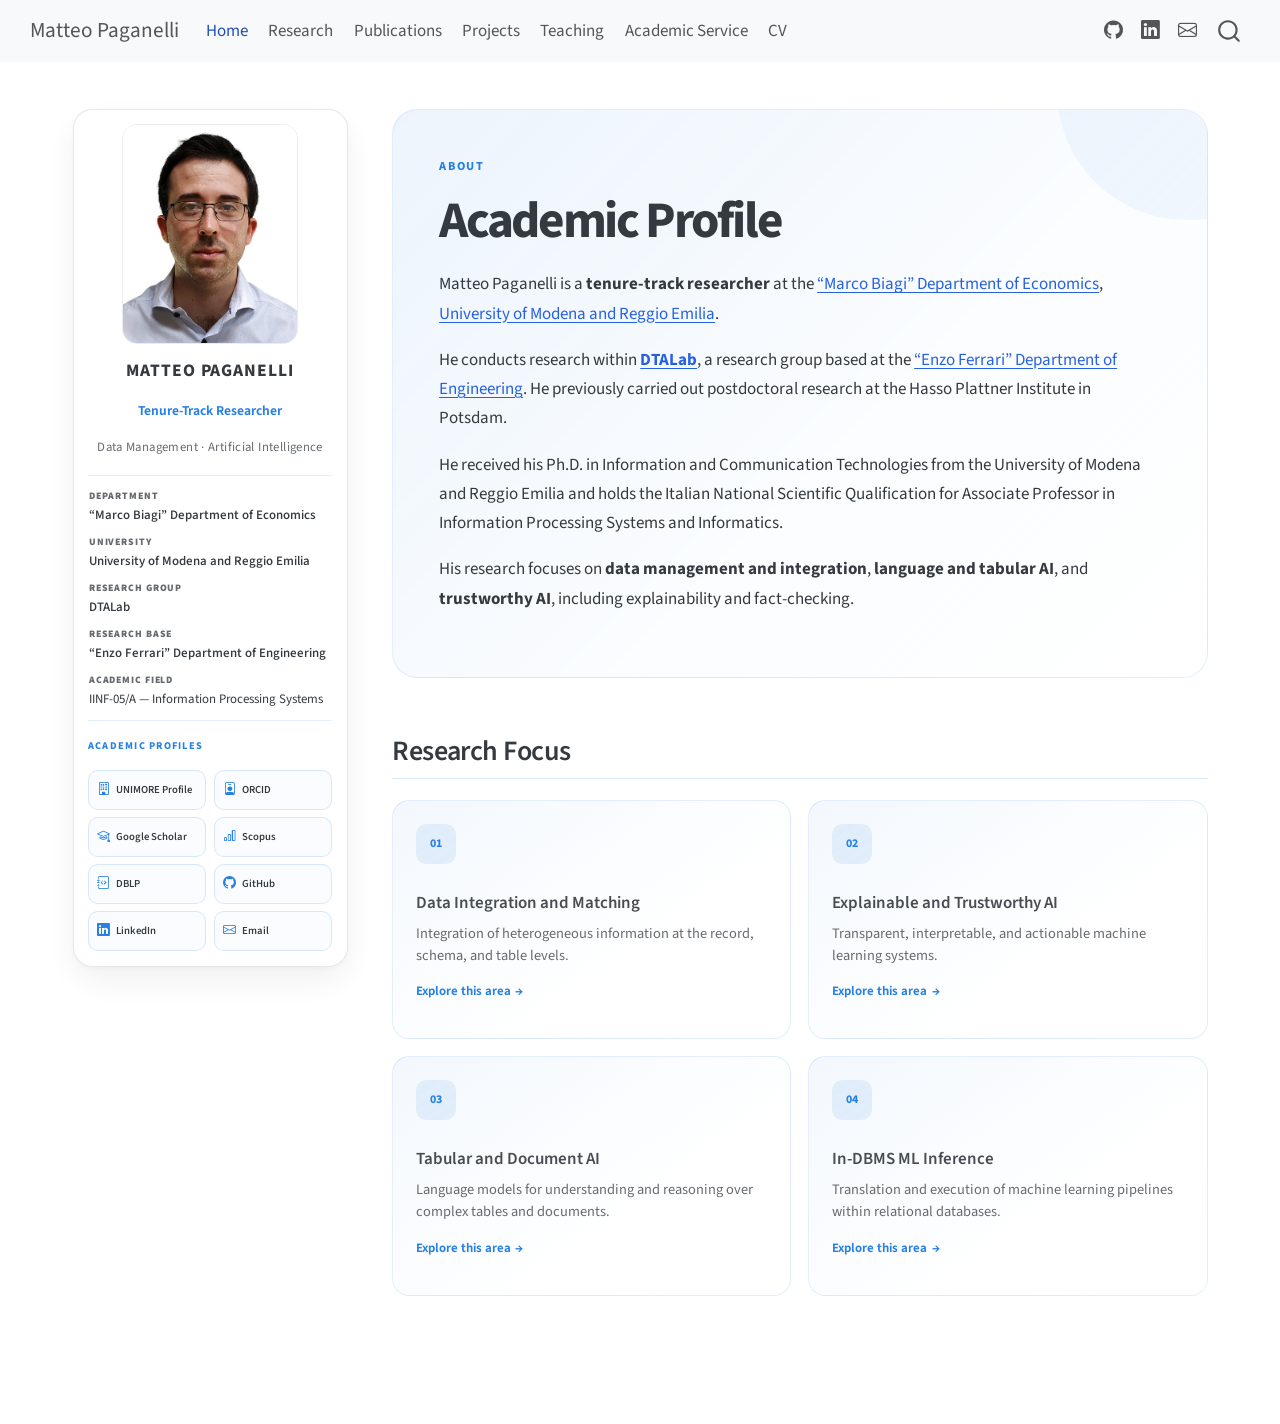
==== commit 7f7d72de: "Built site for gh-pages" ====
--- a/index.html
+++ b/index.html
@@ -170,7 +170,7 @@
 <dl>
 <dt><strong>Department</strong></dt>
 <dd>
-<a href="https://www.economia.unimore.it/" target="_blank" rel="noopener">Marco Biagi Department of Economics</a>
+<a href="https://www.economia.unimore.it/" target="_blank" rel="noopener">“Marco Biagi” Department of Economics</a>
 </dd>
 <dt><strong>University</strong></dt>
 <dd>
@@ -182,7 +182,7 @@
 </dd>
 <dt><strong>Research base</strong></dt>
 <dd>
-<a href="https://www.ingmo.unimore.it/" target="_blank" rel="noopener">Enzo Ferrari Department of Engineering</a>
+<a href="https://www.ingmo.unimore.it/" target="_blank" rel="noopener">“Enzo Ferrari” Department of Engineering</a>
 </dd>
 <dt><strong>Academic field</strong></dt>
 <dd>
@@ -207,9 +207,9 @@
 <p><span class="home-eyebrow">ABOUT</span></p>
 <section id="academic-profile" class="level1">
 <h1>Academic Profile</h1>
-<p>Matteo Paganelli is a <strong>tenure-track researcher</strong> at the <a href="https://www.economia.unimore.it/" target="_blank" rel="noopener">Marco Biagi Department of Economics</a>, <a href="https://www.unimore.it/" target="_blank" rel="noopener">University of Modena and Reggio Emilia</a>.</p>
-<p>He conducts research within <a href="https://dtalab.unimore.it/" target="_blank" rel="noopener"><strong>DTALab</strong></a>, a research group based at the <a href="https://www.ingmo.unimore.it/" target="_blank" rel="noopener">Enzo Ferrari Department of Engineering</a>. He previously carried out postdoctoral research at the Hasso Plattner Institute in Potsdam.</p>
-<p>He received his Ph.D.&nbsp;in Information and Communication Technologies from the University of Modena and Reggio Emilia and holds the <strong>Italian National Scientific Qualification for Associate Professor</strong> in Information Processing Systems and Informatics.</p>
+<p>Matteo Paganelli is a <strong>tenure-track researcher</strong> at the <a href="https://www.economia.unimore.it/" target="_blank" rel="noopener">“Marco Biagi” Department of Economics</a>, <a href="https://www.unimore.it/" target="_blank" rel="noopener">University of Modena and Reggio Emilia</a>.</p>
+<p>He conducts research within <a href="https://dtalab.unimore.it/" target="_blank" rel="noopener"><strong>DTALab</strong></a>, a research group based at the <a href="https://www.ingmo.unimore.it/" target="_blank" rel="noopener">“Enzo Ferrari” Department of Engineering</a>. He previously carried out postdoctoral research at the Hasso Plattner Institute in Potsdam.</p>
+<p>He received his Ph.D.&nbsp;in Information and Communication Technologies from the University of Modena and Reggio Emilia and holds the Italian National Scientific Qualification for Associate Professor in Information Processing Systems and Informatics.</p>
 <p>His research focuses on <strong>data management and integration</strong>, <strong>language and tabular AI</strong>, and <strong>trustworthy AI</strong>, including explainability and fact-checking.</p>
 </section>
 </div>
--- a/styles.css
+++ b/styles.css
@@ -1062,4 +1062,1609 @@
 .publication-legend-label {
   color: var(--bs-secondary-color);
   font-size: 0.8rem;
+}
+
+/* =========================================================
+   Projects page
+   ========================================================= */
+
+.projects-hero {
+  max-width: 980px;
+  margin: 0 auto 3rem;
+  padding: 1.75rem 2rem;
+  border-left: 4px solid var(--bs-primary);
+  border-radius: 0 1.25rem 1.25rem 0;
+  background:
+    linear-gradient(
+      135deg,
+      rgba(var(--bs-primary-rgb), 0.07),
+      rgba(var(--bs-primary-rgb), 0.015)
+    );
+  font-size: 1.04rem;
+  line-height: 1.7;
+}
+
+.projects-eyebrow {
+  display: block;
+  margin-bottom: 0.55rem;
+  color: var(--bs-primary);
+  font-size: 0.72rem;
+  font-weight: 750;
+  letter-spacing: 0.13em;
+  text-transform: uppercase;
+}
+
+.projects-navigation {
+  display: flex;
+  flex-wrap: wrap;
+  gap: 0.55rem;
+  margin-top: 1.2rem;
+}
+
+/* Neutralizza i paragrafi separati creati da Quarto */
+.projects-navigation > p {
+  display: contents;
+  margin: 0;
+}
+
+.projects-navigation a {
+  padding: 0.4rem 0.78rem;
+  border: 1px solid rgba(var(--bs-primary-rgb), 0.22);
+  border-radius: 999px;
+  background: var(--bs-body-bg);
+  color: var(--bs-body-color);
+  font-size: 0.8rem;
+  font-weight: 600;
+  text-decoration: none;
+}
+
+.projects-navigation a:hover {
+  border-color: var(--bs-primary);
+  background: rgba(var(--bs-primary-rgb), 0.07);
+  color: var(--bs-primary);
+}
+
+
+/* =========================================================
+   Main project sections
+   ========================================================= */
+
+.project-section {
+  --section-accent: 45, 115, 165;
+
+  max-width: 1200px;
+  margin: 0 auto 4.5rem;
+  scroll-margin-top: 5rem;
+}
+
+.project-section--funded {
+  --section-accent: 42, 113, 164;
+}
+
+.project-section--applied {
+  --section-accent: 107, 78, 149;
+}
+
+.project-section-header {
+  display: grid;
+  grid-template-columns: auto minmax(0, 1fr) auto;
+  gap: 1rem;
+  align-items: center;
+  margin-bottom: 1.35rem;
+  padding: 1.25rem 1.4rem;
+  border: 1px solid rgba(var(--section-accent), 0.2);
+  border-radius: 1.1rem;
+  background:
+    linear-gradient(
+      130deg,
+      rgba(var(--section-accent), 0.13),
+      rgba(var(--section-accent), 0.035) 60%,
+      var(--bs-body-bg)
+    );
+}
+
+.project-section-icon {
+  display: grid;
+  width: 3.2rem;
+  height: 3.2rem;
+  place-items: center;
+  border-radius: 0.85rem;
+  background: rgba(var(--section-accent), 0.13);
+  color: rgb(var(--section-accent));
+}
+
+.project-section-icon > p {
+  display: grid;
+  width: 100%;
+  height: 100%;
+  margin: 0;
+  place-items: center;
+}
+
+.project-section-icon i {
+  font-size: 1.35rem;
+  line-height: 1;
+}
+
+.project-section-heading {
+  min-width: 0;
+}
+
+.project-section-heading > p {
+  margin-bottom: 0;
+}
+
+.project-section-kicker {
+  display: block;
+  margin-bottom: 0.18rem;
+  color: rgb(var(--section-accent));
+  font-size: 0.65rem;
+  font-weight: 750;
+  letter-spacing: 0.12em;
+  text-transform: uppercase;
+}
+
+.project-section-heading h2 {
+  margin: 0 0 0.28rem !important;
+  padding: 0 !important;
+  border: 0 !important;
+  font-size: 1.55rem !important;
+  letter-spacing: -0.025em;
+}
+
+.project-section-heading p {
+  max-width: 820px;
+  color: var(--bs-secondary-color);
+  font-size: 0.86rem;
+  line-height: 1.5;
+}
+
+.project-section-count {
+  display: inline-flex;
+  padding: 0.36rem 0.7rem;
+  border: 1px solid rgba(var(--section-accent), 0.18);
+  border-radius: 999px;
+  background: var(--bs-body-bg);
+  color: rgb(var(--section-accent));
+  font-size: 0.68rem;
+  font-weight: 700;
+  white-space: nowrap;
+}
+
+
+/* =========================================================
+   Unified project card grid
+   ========================================================= */
+
+.compact-project-grid {
+  display: grid;
+  grid-template-columns: repeat(2, minmax(0, 1fr));
+  gap: 1rem;
+}
+
+.compact-project-card {
+  --project-accent: var(--section-accent);
+
+  display: flex;
+  min-width: 0;
+  min-height: 100%;
+  padding: 1.3rem;
+  overflow: hidden;
+  border: 1px solid rgba(0, 0, 0, 0.075);
+  border-radius: 1.05rem;
+  flex-direction: column;
+  background:
+    linear-gradient(
+      145deg,
+      rgba(var(--project-accent), 0.06),
+      var(--bs-body-bg) 47%
+    );
+  box-shadow:
+    0 8px 25px rgba(25, 35, 50, 0.045),
+    0 1px 3px rgba(25, 35, 50, 0.025);
+  transition:
+    transform 160ms ease,
+    border-color 160ms ease,
+    box-shadow 160ms ease;
+}
+
+.compact-project-card:hover {
+  transform: translateY(-3px);
+  border-color: rgba(var(--project-accent), 0.3);
+  box-shadow:
+    0 14px 31px rgba(25, 35, 50, 0.075),
+    0 2px 5px rgba(25, 35, 50, 0.03);
+}
+
+
+/* Individual accents */
+
+.compact-project-card--panacea {
+  --project-accent: 42, 110, 156;
+}
+
+.compact-project-card--resisto {
+  --project-accent: 69, 125, 77;
+}
+
+.compact-project-card--sbdio {
+  --project-accent: 164, 104, 54;
+}
+
+.compact-project-card--alps {
+  --project-accent: 99, 82, 143;
+}
+
+.compact-project-card--iungo {
+  --project-accent: 40, 120, 165;
+}
+
+.compact-project-card--crif {
+  --project-accent: 110, 76, 150;
+}
+
+.compact-project-card--italgraniti {
+  --project-accent: 174, 104, 52;
+}
+
+.compact-project-card--adbpo {
+  --project-accent: 49, 123, 144;
+}
+
+.compact-project-card--polis {
+  --project-accent: 79, 126, 81;
+}
+
+
+/* Card header */
+
+.compact-project-top {
+  display: flex;
+  margin-bottom: 0.9rem;
+  align-items: center;
+  justify-content: space-between;
+  gap: 1rem;
+}
+
+.compact-project-icon {
+  display: grid;
+  width: 2.75rem;
+  height: 2.75rem;
+  padding: 0;
+  place-items: center;
+  border-radius: 0.75rem;
+  background: rgba(var(--project-accent), 0.11);
+  color: rgb(var(--project-accent));
+}
+
+.compact-project-icon > p {
+  display: grid;
+  width: 100%;
+  height: 100%;
+  margin: 0;
+  place-items: center;
+}
+
+.compact-project-icon i {
+  display: block;
+  margin: 0;
+  font-size: 1.2rem;
+  line-height: 1;
+}
+
+.compact-project-period {
+  color: var(--bs-secondary-color);
+  font-size: 0.7rem;
+  font-weight: 700;
+}
+
+.compact-project-card h3 {
+  margin: 0 0 0.28rem;
+  font-size: 1.08rem;
+  font-weight: 700;
+  line-height: 1.38;
+}
+
+.compact-project-subtitle {
+  display: block;
+  margin-bottom: 0.75rem;
+  color: rgb(var(--project-accent));
+  font-size: 0.79rem;
+  font-weight: 650;
+  line-height: 1.42;
+  text-decoration: none;
+}
+
+a.compact-project-subtitle:hover {
+  text-decoration: underline;
+}
+
+
+/* Funding and role metadata */
+
+.compact-project-meta > p {
+  display: flex;
+  flex-wrap: wrap;
+  gap: 0.42rem;
+  margin: 0 0 0.85rem;
+}
+
+.compact-project-type,
+.compact-project-role {
+  display: inline-flex;
+  min-height: 1.75rem;
+  padding: 0.28rem 0.58rem;
+  border-radius: 999px;
+  align-items: center;
+  font-size: 0.65rem;
+  font-weight: 700;
+}
+
+.compact-project-type {
+  border: 1px solid rgba(var(--project-accent), 0.18);
+  background: rgba(var(--project-accent), 0.08);
+  color: rgb(var(--project-accent));
+}
+
+.compact-project-type--eu {
+  border-color: rgba(39, 119, 95, 0.2);
+  background: rgba(39, 119, 95, 0.09);
+  color: rgb(38, 103, 83);
+}
+
+.compact-project-role {
+  border: 1px solid rgba(90, 95, 105, 0.14);
+  background: rgba(90, 95, 105, 0.06);
+  color: var(--bs-secondary-color);
+}
+
+.compact-project-role--lead {
+  border-color: rgba(112, 77, 151, 0.18);
+  background: rgba(112, 77, 151, 0.1);
+  color: rgb(99, 64, 137);
+}
+
+
+/* Description */
+
+.compact-project-card > p {
+  margin-bottom: 0.9rem;
+  font-size: 0.86rem;
+  line-height: 1.58;
+}
+
+
+/* Keywords */
+
+.compact-project-keywords {
+  margin-top: auto;
+}
+
+.compact-project-keywords > p {
+  display: flex;
+  flex-wrap: wrap;
+  gap: 0.36rem;
+  margin: 0.1rem 0 0;
+}
+
+.compact-project-keyword {
+  display: inline-flex;
+  padding: 0.24rem 0.48rem;
+  border: 1px solid rgba(var(--project-accent), 0.15);
+  border-radius: 999px;
+  color: var(--bs-secondary-color);
+  font-size: 0.61rem;
+  font-weight: 600;
+}
+
+
+/* Paper and repository links */
+
+.compact-project-actions {
+  display: grid;
+  grid-template-columns: repeat(2, minmax(0, 1fr));
+  gap: 0.42rem;
+  margin-top: 0.85rem;
+  padding-top: 0.8rem;
+  border-top: 1px solid rgba(var(--project-accent), 0.12);
+}
+
+/* Quarto può racchiudere ogni link in un paragrafo distinto */
+.compact-project-actions > p {
+  display: contents;
+  margin: 0;
+}
+
+.compact-project-action {
+  display: inline-flex;
+  width: 100%;
+  min-width: 0;
+  min-height: 2.15rem;
+  padding: 0.34rem 0.58rem;
+  border: 1px solid rgba(var(--project-accent), 0.18);
+  border-radius: 0.58rem;
+  align-items: center;
+  justify-content: flex-start;
+  gap: 0.35rem;
+  background: rgba(var(--project-accent), 0.035);
+  color: var(--bs-body-color);
+  font-size: 0.68rem;
+  font-weight: 600;
+  line-height: 1.25;
+  text-decoration: none;
+}
+
+.compact-project-action:hover {
+  border-color: rgb(var(--project-accent));
+  background: rgba(var(--project-accent), 0.09);
+  color: rgb(var(--project-accent));
+}
+
+.compact-project-action i {
+  flex: 0 0 auto;
+  font-size: 0.78rem;
+}
+
+
+/* =========================================================
+   Responsive layout
+   ========================================================= */
+
+@media (max-width: 800px) {
+  .compact-project-grid {
+    grid-template-columns: 1fr;
+  }
+}
+
+@media (max-width: 650px) {
+  .project-section-header {
+    grid-template-columns: auto minmax(0, 1fr);
+  }
+
+  .project-section-count {
+    grid-column: 2;
+    justify-self: start;
+  }
+}
+
+@media (max-width: 480px) {
+  .projects-hero {
+    padding: 1.3rem;
+  }
+
+  .project-section-header {
+    display: block;
+  }
+
+  .project-section-icon {
+    margin-bottom: 0.8rem;
+  }
+
+  .project-section-count {
+    margin-top: 0.65rem;
+  }
+
+  .compact-project-card {
+    padding: 1.1rem;
+  }
+}
+
+@media (max-width: 480px) {
+  .compact-project-actions {
+    grid-template-columns: 1fr;
+  }
+}
+
+/* =========================================================
+   Teaching page
+   ========================================================= */
+
+.teaching-hero {
+  max-width: 980px;
+  margin: 0 auto 3rem;
+  padding: 1.75rem 2rem;
+  border-left: 4px solid var(--bs-primary);
+  border-radius: 0 1.25rem 1.25rem 0;
+  background:
+    linear-gradient(
+      135deg,
+      rgba(var(--bs-primary-rgb), 0.07),
+      rgba(var(--bs-primary-rgb), 0.015)
+    );
+  font-size: 1.04rem;
+  line-height: 1.7;
+}
+
+.teaching-eyebrow {
+  display: block;
+  margin-bottom: 0.55rem;
+  color: var(--bs-primary);
+  font-size: 0.72rem;
+  font-weight: 750;
+  letter-spacing: 0.13em;
+  text-transform: uppercase;
+}
+
+.teaching-navigation {
+  display: flex;
+  flex-wrap: wrap;
+  gap: 0.55rem;
+  margin-top: 1.2rem;
+}
+
+/* Neutralizza i paragrafi separati creati da Quarto */
+.teaching-navigation > p {
+  display: contents;
+  margin: 0;
+}
+
+.teaching-navigation a {
+  padding: 0.4rem 0.78rem;
+  border: 1px solid rgba(var(--bs-primary-rgb), 0.22);
+  border-radius: 999px;
+  background: var(--bs-body-bg);
+  color: var(--bs-body-color);
+  font-size: 0.8rem;
+  font-weight: 600;
+  text-decoration: none;
+  transition:
+    transform 150ms ease,
+    border-color 150ms ease,
+    background 150ms ease,
+    color 150ms ease;
+}
+
+.teaching-navigation a:hover {
+  transform: translateY(-2px);
+  border-color: var(--bs-primary);
+  background: rgba(var(--bs-primary-rgb), 0.07);
+  color: var(--bs-primary);
+}
+
+
+/* =========================================================
+   Teaching sections
+   ========================================================= */
+
+.teaching-section {
+  --teaching-section-accent: 43, 113, 164;
+
+  max-width: 1200px;
+  margin: 0 auto 4rem;
+  scroll-margin-top: 5rem;
+}
+
+.teaching-section--leadership {
+  --teaching-section-accent: 43, 113, 164;
+}
+
+.teaching-section--advanced {
+  --teaching-section-accent: 103, 78, 147;
+}
+
+.teaching-section--contributions {
+  --teaching-section-accent: 68, 127, 91;
+}
+
+.teaching-section-header {
+  display: grid;
+  grid-template-columns: auto minmax(0, 1fr) auto;
+  gap: 1rem;
+  align-items: center;
+  margin-bottom: 1.25rem;
+  padding: 1.2rem 1.35rem;
+  border: 1px solid rgba(var(--teaching-section-accent), 0.2);
+  border-radius: 1.1rem;
+  background:
+    linear-gradient(
+      130deg,
+      rgba(var(--teaching-section-accent), 0.13),
+      rgba(var(--teaching-section-accent), 0.035) 60%,
+      var(--bs-body-bg)
+    );
+}
+
+.teaching-section-icon {
+  display: grid;
+  width: 3.15rem;
+  height: 3.15rem;
+  place-items: center;
+  border-radius: 0.85rem;
+  background: rgba(var(--teaching-section-accent), 0.13);
+  color: rgb(var(--teaching-section-accent));
+}
+
+.teaching-section-icon > p {
+  display: grid;
+  width: 100%;
+  height: 100%;
+  margin: 0;
+  place-items: center;
+}
+
+.teaching-section-icon i {
+  font-size: 1.35rem;
+  line-height: 1;
+}
+
+.teaching-section-heading {
+  min-width: 0;
+}
+
+.teaching-section-heading > p {
+  margin-bottom: 0;
+}
+
+.teaching-section-kicker {
+  display: block;
+  margin-bottom: 0.15rem;
+  color: rgb(var(--teaching-section-accent));
+  font-size: 0.64rem;
+  font-weight: 750;
+  letter-spacing: 0.12em;
+  text-transform: uppercase;
+}
+
+.teaching-section-heading h2 {
+  margin: 0 0 0.28rem !important;
+  padding: 0 !important;
+  border: 0 !important;
+  font-size: 1.5rem !important;
+  letter-spacing: -0.025em;
+}
+
+.teaching-section-heading p {
+  max-width: 820px;
+  color: var(--bs-secondary-color);
+  font-size: 0.85rem;
+  line-height: 1.5;
+}
+
+.teaching-section-count {
+  display: inline-flex;
+  padding: 0.36rem 0.7rem;
+  border: 1px solid rgba(var(--teaching-section-accent), 0.18);
+  border-radius: 999px;
+  background: var(--bs-body-bg);
+  color: rgb(var(--teaching-section-accent));
+  font-size: 0.68rem;
+  font-weight: 700;
+  white-space: nowrap;
+}
+
+
+/* =========================================================
+   Teaching cards
+   ========================================================= */
+
+.teaching-grid {
+  display: grid;
+  grid-template-columns: repeat(2, minmax(0, 1fr));
+  gap: 1rem;
+}
+
+.teaching-card {
+  --teaching-accent: var(--teaching-section-accent);
+
+  display: flex;
+  min-width: 0;
+  min-height: 100%;
+  padding: 1.3rem;
+  overflow: hidden;
+  border: 1px solid rgba(0, 0, 0, 0.075);
+  border-radius: 1.05rem;
+  flex-direction: column;
+  background:
+    linear-gradient(
+      145deg,
+      rgba(var(--teaching-accent), 0.06),
+      var(--bs-body-bg) 47%
+    );
+  box-shadow:
+    0 8px 25px rgba(25, 35, 50, 0.045),
+    0 1px 3px rgba(25, 35, 50, 0.025);
+  transition:
+    transform 160ms ease,
+    border-color 160ms ease,
+    box-shadow 160ms ease;
+}
+
+.teaching-card:hover {
+  transform: translateY(-3px);
+  border-color: rgba(var(--teaching-accent), 0.3);
+  box-shadow:
+    0 14px 31px rgba(25, 35, 50, 0.075),
+    0 2px 5px rgba(25, 35, 50, 0.03);
+}
+
+
+/* Individual accents */
+
+.teaching-card--business {
+  --teaching-accent: 42, 111, 164;
+}
+
+.teaching-card--hr {
+  --teaching-accent: 100, 77, 148;
+}
+
+.teaching-card--computer-literacy {
+  --teaching-accent: 49, 128, 142;
+}
+
+.teaching-card--foundation-models {
+  --teaching-accent: 72, 103, 161;
+}
+
+.teaching-card--schema-matching {
+  --teaching-accent: 114, 82, 148;
+}
+
+.teaching-card--big-data {
+  --teaching-accent: 72, 126, 85;
+}
+
+.teaching-card--software {
+  --teaching-accent: 169, 104, 54;
+}
+
+
+/* Card top */
+
+.teaching-card-top {
+  display: flex;
+  margin-bottom: 0.9rem;
+  align-items: center;
+  justify-content: space-between;
+  gap: 1rem;
+}
+
+.teaching-card-icon {
+  display: grid;
+  width: 2.75rem;
+  height: 2.75rem;
+  padding: 0;
+  place-items: center;
+  border-radius: 0.75rem;
+  background: rgba(var(--teaching-accent), 0.11);
+  color: rgb(var(--teaching-accent));
+}
+
+.teaching-card-icon > p {
+  display: grid;
+  width: 100%;
+  height: 100%;
+  margin: 0;
+  place-items: center;
+}
+
+.teaching-card-icon i {
+  display: block;
+  margin: 0;
+  font-size: 1.2rem;
+  line-height: 1;
+}
+
+.teaching-period {
+  color: var(--bs-secondary-color);
+  font-size: 0.7rem;
+  font-weight: 700;
+}
+
+.teaching-card h3 {
+  margin: 0 0 0.3rem;
+  font-size: 1.08rem;
+  font-weight: 700;
+  line-height: 1.38;
+}
+
+.teaching-card-subtitle {
+  display: block;
+  margin: -0.1rem 0 0.55rem;
+  color: rgb(var(--teaching-accent));
+  font-size: 0.78rem;
+  font-weight: 650;
+}
+
+
+/* Role and programme */
+
+.teaching-role {
+  display: table;
+  margin: 0.25rem 0 0.55rem;
+  padding: 0.27rem 0.58rem;
+  border: 1px solid rgba(90, 95, 105, 0.14);
+  border-radius: 999px;
+  background: rgba(90, 95, 105, 0.06);
+  color: var(--bs-secondary-color);
+  font-size: 0.65rem;
+  font-weight: 700;
+}
+
+.teaching-role--lead {
+  border-color: rgba(var(--teaching-accent), 0.18);
+  background: rgba(var(--teaching-accent), 0.09);
+  color: rgb(var(--teaching-accent));
+}
+
+.teaching-programme {
+  display: block;
+  margin-bottom: 0.7rem;
+  color: rgb(var(--teaching-accent));
+  font-size: 0.81rem;
+  font-weight: 670;
+}
+
+
+/* Course metadata */
+
+.teaching-metadata {
+  display: flex;
+  flex-wrap: wrap;
+  gap: 0.38rem;
+  margin-bottom: 0.65rem;
+}
+
+/* Neutralizza i paragrafi separati generati da Quarto */
+.teaching-metadata > p {
+  display: contents;
+  margin: 0;
+}
+
+.teaching-meta-item {
+  display: inline-flex;
+  padding: 0.24rem 0.5rem;
+  border: 1px solid rgba(var(--teaching-accent), 0.14);
+  border-radius: 999px;
+  color: var(--bs-secondary-color);
+  font-size: 0.62rem;
+  font-weight: 600;
+  white-space: nowrap;
+}
+
+.teaching-institution {
+  display: inline-flex;
+  margin-bottom: 0.85rem;
+  color: var(--bs-secondary-color);
+  font-size: 0.75rem;
+  font-weight: 600;
+  text-decoration: none;
+}
+
+.teaching-institution::before {
+  margin-right: 0.35rem;
+  color: rgb(var(--teaching-accent));
+  content: "\F1AD";
+  font-family: "bootstrap-icons";
+}
+
+.teaching-institution:hover {
+  color: rgb(var(--teaching-accent));
+  text-decoration: underline;
+}
+
+.teaching-card > p {
+  margin-bottom: 0.9rem;
+  font-size: 0.86rem;
+  line-height: 1.58;
+}
+
+
+/* Course links */
+
+.teaching-actions {
+  display: grid;
+  grid-template-columns: repeat(auto-fit, minmax(135px, 1fr));
+  gap: 0.42rem;
+  margin-top: auto;
+  padding-top: 0.8rem;
+  border-top: 1px solid rgba(var(--teaching-accent), 0.12);
+}
+
+.teaching-actions > p {
+  display: contents;
+  margin: 0;
+}
+
+.teaching-action {
+  display: inline-flex;
+  width: 100%;
+  min-width: 0;
+  min-height: 2.15rem;
+  padding: 0.35rem 0.58rem;
+  border: 1px solid rgba(var(--teaching-accent), 0.18);
+  border-radius: 0.58rem;
+  align-items: center;
+  gap: 0.35rem;
+  background: rgba(var(--teaching-accent), 0.035);
+  color: var(--bs-body-color);
+  font-size: 0.68rem;
+  font-weight: 600;
+  line-height: 1.25;
+  text-decoration: none;
+}
+
+.teaching-action:hover {
+  border-color: rgb(var(--teaching-accent));
+  background: rgba(var(--teaching-accent), 0.09);
+  color: rgb(var(--teaching-accent));
+}
+
+.teaching-action i {
+  flex: 0 0 auto;
+  font-size: 0.8rem;
+}
+
+
+/* =========================================================
+   Responsive teaching layout
+   ========================================================= */
+
+@media (max-width: 800px) {
+  .teaching-grid {
+    grid-template-columns: 1fr;
+  }
+}
+
+@media (max-width: 650px) {
+  .teaching-section-header {
+    grid-template-columns: auto minmax(0, 1fr);
+  }
+
+  .teaching-section-count {
+    grid-column: 2;
+    justify-self: start;
+  }
+}
+
+@media (max-width: 480px) {
+  .teaching-hero {
+    padding: 1.3rem;
+  }
+
+  .teaching-section-header {
+    display: block;
+  }
+
+  .teaching-section-icon {
+    margin-bottom: 0.8rem;
+  }
+
+  .teaching-section-count {
+    margin-top: 0.65rem;
+  }
+
+  .teaching-card {
+    padding: 1.1rem;
+  }
+
+  .teaching-actions {
+    grid-template-columns: 1fr;
+  }
+}
+
+/* =========================================================
+   Academic Service page
+   ========================================================= */
+
+.service-hero {
+  max-width: 980px;
+  margin: 0 auto 3rem;
+  padding: 1.75rem 2rem;
+  border-left: 4px solid var(--bs-primary);
+  border-radius: 0 1.25rem 1.25rem 0;
+  background:
+    linear-gradient(
+      135deg,
+      rgba(var(--bs-primary-rgb), 0.075),
+      rgba(var(--bs-primary-rgb), 0.015)
+    );
+  font-size: 1.04rem;
+  line-height: 1.7;
+}
+
+.service-eyebrow {
+  display: block;
+  margin-bottom: 0.55rem;
+  color: var(--bs-primary);
+  font-size: 0.72rem;
+  font-weight: 750;
+  letter-spacing: 0.13em;
+  text-transform: uppercase;
+}
+
+
+/* Hero indicators */
+
+.service-highlights {
+  display: grid;
+  grid-template-columns: repeat(3, minmax(0, 1fr));
+  gap: 0.65rem;
+  margin-top: 1.25rem;
+}
+
+.service-highlight {
+  display: grid;
+  grid-template-columns: auto minmax(0, 1fr);
+  grid-template-rows: auto auto;
+  gap: 0 0.65rem;
+  padding: 0.8rem;
+  border: 1px solid rgba(var(--bs-primary-rgb), 0.14);
+  border-radius: 0.85rem;
+  background: rgba(var(--bs-body-bg-rgb), 0.72);
+}
+
+.service-highlight-icon {
+  display: grid;
+  grid-row: 1 / span 2;
+  width: 2.55rem;
+  height: 2.55rem;
+  place-items: center;
+  align-self: center;
+  border-radius: 0.7rem;
+  background: rgba(var(--bs-primary-rgb), 0.1);
+  color: var(--bs-primary);
+}
+
+.service-highlight-icon > p {
+  display: grid;
+  width: 100%;
+  height: 100%;
+  margin: 0;
+  place-items: center;
+}
+
+.service-highlight-icon i {
+  font-size: 1.05rem;
+  line-height: 1;
+}
+
+.service-highlight-value {
+  display: block;
+  align-self: end;
+  color: var(--bs-body-color);
+  font-size: 1rem;
+  font-weight: 750;
+  line-height: 1.1;
+}
+
+.service-highlight-label {
+  display: block;
+  align-self: start;
+  color: var(--bs-secondary-color);
+  font-size: 0.65rem;
+  font-weight: 600;
+  line-height: 1.25;
+}
+
+
+/* Hero navigation */
+
+.service-navigation {
+  display: flex;
+  flex-wrap: wrap;
+  gap: 0.55rem;
+  margin-top: 1.2rem;
+}
+
+.service-navigation > p {
+  display: contents;
+  margin: 0;
+}
+
+.service-navigation a {
+  padding: 0.4rem 0.78rem;
+  border: 1px solid rgba(var(--bs-primary-rgb), 0.22);
+  border-radius: 999px;
+  background: var(--bs-body-bg);
+  color: var(--bs-body-color);
+  font-size: 0.8rem;
+  font-weight: 600;
+  text-decoration: none;
+  transition:
+    transform 150ms ease,
+    border-color 150ms ease,
+    background 150ms ease,
+    color 150ms ease;
+}
+
+.service-navigation a:hover {
+  transform: translateY(-2px);
+  border-color: var(--bs-primary);
+  background: rgba(var(--bs-primary-rgb), 0.07);
+  color: var(--bs-primary);
+}
+
+
+/* =========================================================
+   Service sections
+   ========================================================= */
+
+.service-section {
+  --service-section-accent: 44, 112, 164;
+
+  max-width: 1200px;
+  margin: 0 auto 3.8rem;
+  scroll-margin-top: 5rem;
+}
+
+.service-section--reviewing {
+  --service-section-accent: 44, 112, 164;
+}
+
+.service-section--presentations {
+  --service-section-accent: 74, 125, 91;
+}
+
+.service-section-header {
+  display: grid;
+  grid-template-columns: auto minmax(0, 1fr) auto;
+  gap: 1rem;
+  align-items: center;
+  margin-bottom: 1.25rem;
+  padding: 1.2rem 1.35rem;
+  border: 1px solid rgba(var(--service-section-accent), 0.2);
+  border-radius: 1.1rem;
+  background:
+    linear-gradient(
+      130deg,
+      rgba(var(--service-section-accent), 0.13),
+      rgba(var(--service-section-accent), 0.035) 60%,
+      var(--bs-body-bg)
+    );
+}
+
+.service-section-icon {
+  display: grid;
+  width: 3.15rem;
+  height: 3.15rem;
+  place-items: center;
+  border-radius: 0.85rem;
+  background: rgba(var(--service-section-accent), 0.13);
+  color: rgb(var(--service-section-accent));
+}
+
+.service-section-icon > p {
+  display: grid;
+  width: 100%;
+  height: 100%;
+  margin: 0;
+  place-items: center;
+}
+
+.service-section-icon i {
+  font-size: 1.35rem;
+  line-height: 1;
+}
+
+.service-section-heading {
+  min-width: 0;
+}
+
+.service-section-heading > p {
+  margin-bottom: 0;
+}
+
+.service-section-kicker {
+  display: block;
+  margin-bottom: 0.15rem;
+  color: rgb(var(--service-section-accent));
+  font-size: 0.64rem;
+  font-weight: 750;
+  letter-spacing: 0.12em;
+  text-transform: uppercase;
+}
+
+.service-section-heading h2 {
+  margin: 0 0 0.28rem !important;
+  padding: 0 !important;
+  border: 0 !important;
+  font-size: 1.5rem !important;
+  letter-spacing: -0.025em;
+}
+
+.service-section-heading p {
+  max-width: 820px;
+  color: var(--bs-secondary-color);
+  font-size: 0.85rem;
+  line-height: 1.5;
+}
+
+.service-section-period {
+  display: inline-flex;
+  padding: 0.36rem 0.7rem;
+  border: 1px solid rgba(var(--service-section-accent), 0.18);
+  border-radius: 999px;
+  background: var(--bs-body-bg);
+  color: rgb(var(--service-section-accent));
+  font-size: 0.68rem;
+  font-weight: 700;
+  white-space: nowrap;
+}
+
+
+/* =========================================================
+   Reviewing cards
+   ========================================================= */
+
+.service-card-grid {
+  display: grid;
+  grid-template-columns: repeat(2, minmax(0, 1fr));
+  gap: 1rem;
+}
+
+.service-card {
+  --service-card-accent: var(--service-section-accent);
+
+  min-width: 0;
+  padding: 1.3rem;
+  border: 1px solid rgba(0, 0, 0, 0.075);
+  border-radius: 1.05rem;
+  background:
+    linear-gradient(
+      145deg,
+      rgba(var(--service-card-accent), 0.06),
+      var(--bs-body-bg) 47%
+    );
+  box-shadow:
+    0 8px 25px rgba(25, 35, 50, 0.045),
+    0 1px 3px rgba(25, 35, 50, 0.025);
+  transition:
+    transform 160ms ease,
+    border-color 160ms ease,
+    box-shadow 160ms ease;
+}
+
+.service-card:hover {
+  transform: translateY(-3px);
+  border-color: rgba(var(--service-card-accent), 0.3);
+  box-shadow:
+    0 14px 31px rgba(25, 35, 50, 0.075),
+    0 2px 5px rgba(25, 35, 50, 0.03);
+}
+
+.service-card--committee {
+  --service-card-accent: 48, 112, 164;
+}
+
+.service-card--reviewing {
+  --service-card-accent: 102, 78, 148;
+}
+
+.service-card-top {
+  display: flex;
+  margin-bottom: 0.9rem;
+  align-items: center;
+  justify-content: space-between;
+  gap: 1rem;
+}
+
+.service-card-icon {
+  display: grid;
+  width: 2.75rem;
+  height: 2.75rem;
+  place-items: center;
+  border-radius: 0.75rem;
+  background: rgba(var(--service-card-accent), 0.11);
+  color: rgb(var(--service-card-accent));
+}
+
+.service-card-icon > p {
+  display: grid;
+  width: 100%;
+  height: 100%;
+  margin: 0;
+  place-items: center;
+}
+
+.service-card-icon i {
+  font-size: 1.2rem;
+  line-height: 1;
+}
+
+.service-card-category {
+  color: rgb(var(--service-card-accent));
+  font-size: 0.68rem;
+  font-weight: 700;
+}
+
+.service-card h3 {
+  margin: 0 0 0.65rem;
+  font-size: 1.08rem;
+  font-weight: 700;
+  line-height: 1.38;
+}
+
+.service-card > p {
+  margin-bottom: 1rem;
+  color: var(--bs-secondary-color);
+  font-size: 0.85rem;
+  line-height: 1.55;
+}
+
+
+/* Venue chips */
+
+.service-chip-list {
+  display: flex;
+  flex-wrap: wrap;
+  gap: 0.4rem;
+}
+
+.service-chip-list > p {
+  display: contents;
+  margin: 0;
+}
+
+.service-chip {
+  display: inline-flex;
+  min-height: 1.95rem;
+  padding: 0.32rem 0.58rem;
+  border: 1px solid rgba(var(--service-card-accent), 0.16);
+  border-radius: 0.58rem;
+  align-items: center;
+  background: rgba(var(--service-card-accent), 0.035);
+  color: var(--bs-body-color);
+  font-size: 0.66rem;
+  font-weight: 600;
+  line-height: 1.25;
+  text-decoration: none;
+}
+
+.service-chip:hover {
+  border-color: rgb(var(--service-card-accent));
+  background: rgba(var(--service-card-accent), 0.09);
+  color: rgb(var(--service-card-accent));
+}
+
+
+/* =========================================================
+   Award banner
+   ========================================================= */
+
+.service-award {
+  display: grid;
+  grid-template-columns: auto minmax(0, 1fr) auto;
+  gap: 1.15rem;
+  align-items: center;
+  max-width: 1200px;
+  margin: 0 auto 3.8rem;
+  padding: 1.35rem 1.5rem;
+  scroll-margin-top: 5rem;
+  overflow: hidden;
+  border: 1px solid rgba(183, 133, 40, 0.24);
+  border-radius: 1.1rem;
+  background:
+    linear-gradient(
+      130deg,
+      rgba(201, 151, 53, 0.15),
+      rgba(201, 151, 53, 0.04) 62%,
+      var(--bs-body-bg)
+    );
+  box-shadow: 0 10px 28px rgba(85, 65, 25, 0.055);
+}
+
+.service-award-icon {
+  display: grid;
+  width: 3.5rem;
+  height: 3.5rem;
+  place-items: center;
+  border-radius: 0.95rem;
+  background: rgba(183, 133, 40, 0.14);
+  color: rgb(156, 108, 27);
+}
+
+.service-award-icon > p {
+  display: grid;
+  width: 100%;
+  height: 100%;
+  margin: 0;
+  place-items: center;
+}
+
+.service-award-icon i {
+  font-size: 1.5rem;
+  line-height: 1;
+}
+
+.service-award-body {
+  min-width: 0;
+}
+
+.service-award-kicker {
+  display: block;
+  margin-bottom: 0.12rem;
+  color: rgb(145, 100, 24);
+  font-size: 0.64rem;
+  font-weight: 750;
+  letter-spacing: 0.12em;
+  text-transform: uppercase;
+}
+
+.service-award-body h2 {
+  margin: 0 0 0.3rem !important;
+  padding: 0 !important;
+  border: 0 !important;
+  font-size: 1.35rem !important;
+}
+
+.service-award-body p {
+  margin: 0;
+  font-size: 0.86rem;
+  line-height: 1.55;
+}
+
+.service-award-venue {
+  display: block;
+  margin-top: 0.4rem;
+  color: rgb(145, 100, 24);
+  font-size: 0.69rem;
+  font-weight: 700;
+}
+
+.service-award-year {
+  display: inline-flex;
+  padding: 0.38rem 0.72rem;
+  border: 1px solid rgba(183, 133, 40, 0.21);
+  border-radius: 999px;
+  background: var(--bs-body-bg);
+  color: rgb(145, 100, 24);
+  font-size: 0.72rem;
+  font-weight: 750;
+}
+
+
+/* =========================================================
+   Conference presentation grid
+   ========================================================= */
+
+.service-presentation-grid {
+  display: grid;
+  grid-template-columns: repeat(5, minmax(0, 1fr));
+  gap: 0.75rem;
+}
+
+.service-presentation-item {
+  display: flex;
+  min-width: 0;
+  min-height: 125px;
+  padding: 0.95rem;
+  border: 1px solid rgba(var(--service-section-accent), 0.14);
+  border-radius: 0.9rem;
+  flex-direction: column;
+  background:
+    linear-gradient(
+      145deg,
+      rgba(var(--service-section-accent), 0.055),
+      var(--bs-body-bg) 60%
+    );
+  transition:
+    transform 150ms ease,
+    border-color 150ms ease,
+    box-shadow 150ms ease;
+}
+
+.service-presentation-item:hover {
+  transform: translateY(-3px);
+  border-color: rgba(var(--service-section-accent), 0.32);
+  box-shadow: 0 10px 24px rgba(25, 35, 50, 0.065);
+}
+
+.service-presentation-item--recent {
+  border-color: rgba(var(--service-section-accent), 0.28);
+  background:
+    linear-gradient(
+      145deg,
+      rgba(var(--service-section-accent), 0.12),
+      var(--bs-body-bg) 62%
+    );
+}
+
+.service-presentation-year {
+  display: block;
+  margin-bottom: auto;
+  color: var(--bs-secondary-color);
+  font-size: 0.66rem;
+  font-weight: 700;
+}
+
+.service-presentation-venue {
+  display: block;
+  margin-top: 0.8rem;
+  color: rgb(var(--service-section-accent));
+  font-size: 1rem;
+  font-weight: 760;
+  letter-spacing: 0.02em;
+}
+
+.service-presentation-name {
+  display: block;
+  margin-top: 0.18rem;
+  color: var(--bs-secondary-color);
+  font-size: 0.62rem;
+  font-weight: 550;
+  line-height: 1.3;
+}
+
+
+/* =========================================================
+   Responsive Academic Service layout
+   ========================================================= */
+
+@media (max-width: 1000px) {
+  .service-presentation-grid {
+    grid-template-columns: repeat(3, minmax(0, 1fr));
+  }
+}
+
+@media (max-width: 800px) {
+  .service-card-grid {
+    grid-template-columns: 1fr;
+  }
+
+  .service-highlights {
+    grid-template-columns: 1fr;
+  }
+}
+
+@media (max-width: 650px) {
+  .service-section-header {
+    grid-template-columns: auto minmax(0, 1fr);
+  }
+
+  .service-section-period {
+    grid-column: 2;
+    justify-self: start;
+  }
+
+  .service-presentation-grid {
+    grid-template-columns: repeat(2, minmax(0, 1fr));
+  }
+
+  .service-award {
+    grid-template-columns: auto minmax(0, 1fr);
+  }
+
+  .service-award-year {
+    grid-column: 2;
+    justify-self: start;
+  }
+}
+
+@media (max-width: 480px) {
+  .service-hero {
+    padding: 1.3rem;
+  }
+
+  .service-section-header {
+    display: block;
+  }
+
+  .service-section-icon {
+    margin-bottom: 0.8rem;
+  }
+
+  .service-section-period {
+    margin-top: 0.65rem;
+  }
+
+  .service-presentation-grid {
+    grid-template-columns: 1fr;
+  }
+
+  .service-presentation-item {
+    min-height: 105px;
+  }
+
+  .service-award {
+    display: block;
+  }
+
+  .service-award-icon {
+    margin-bottom: 0.85rem;
+  }
+
+  .service-award-year {
+    margin-top: 0.75rem;
+  }
 }
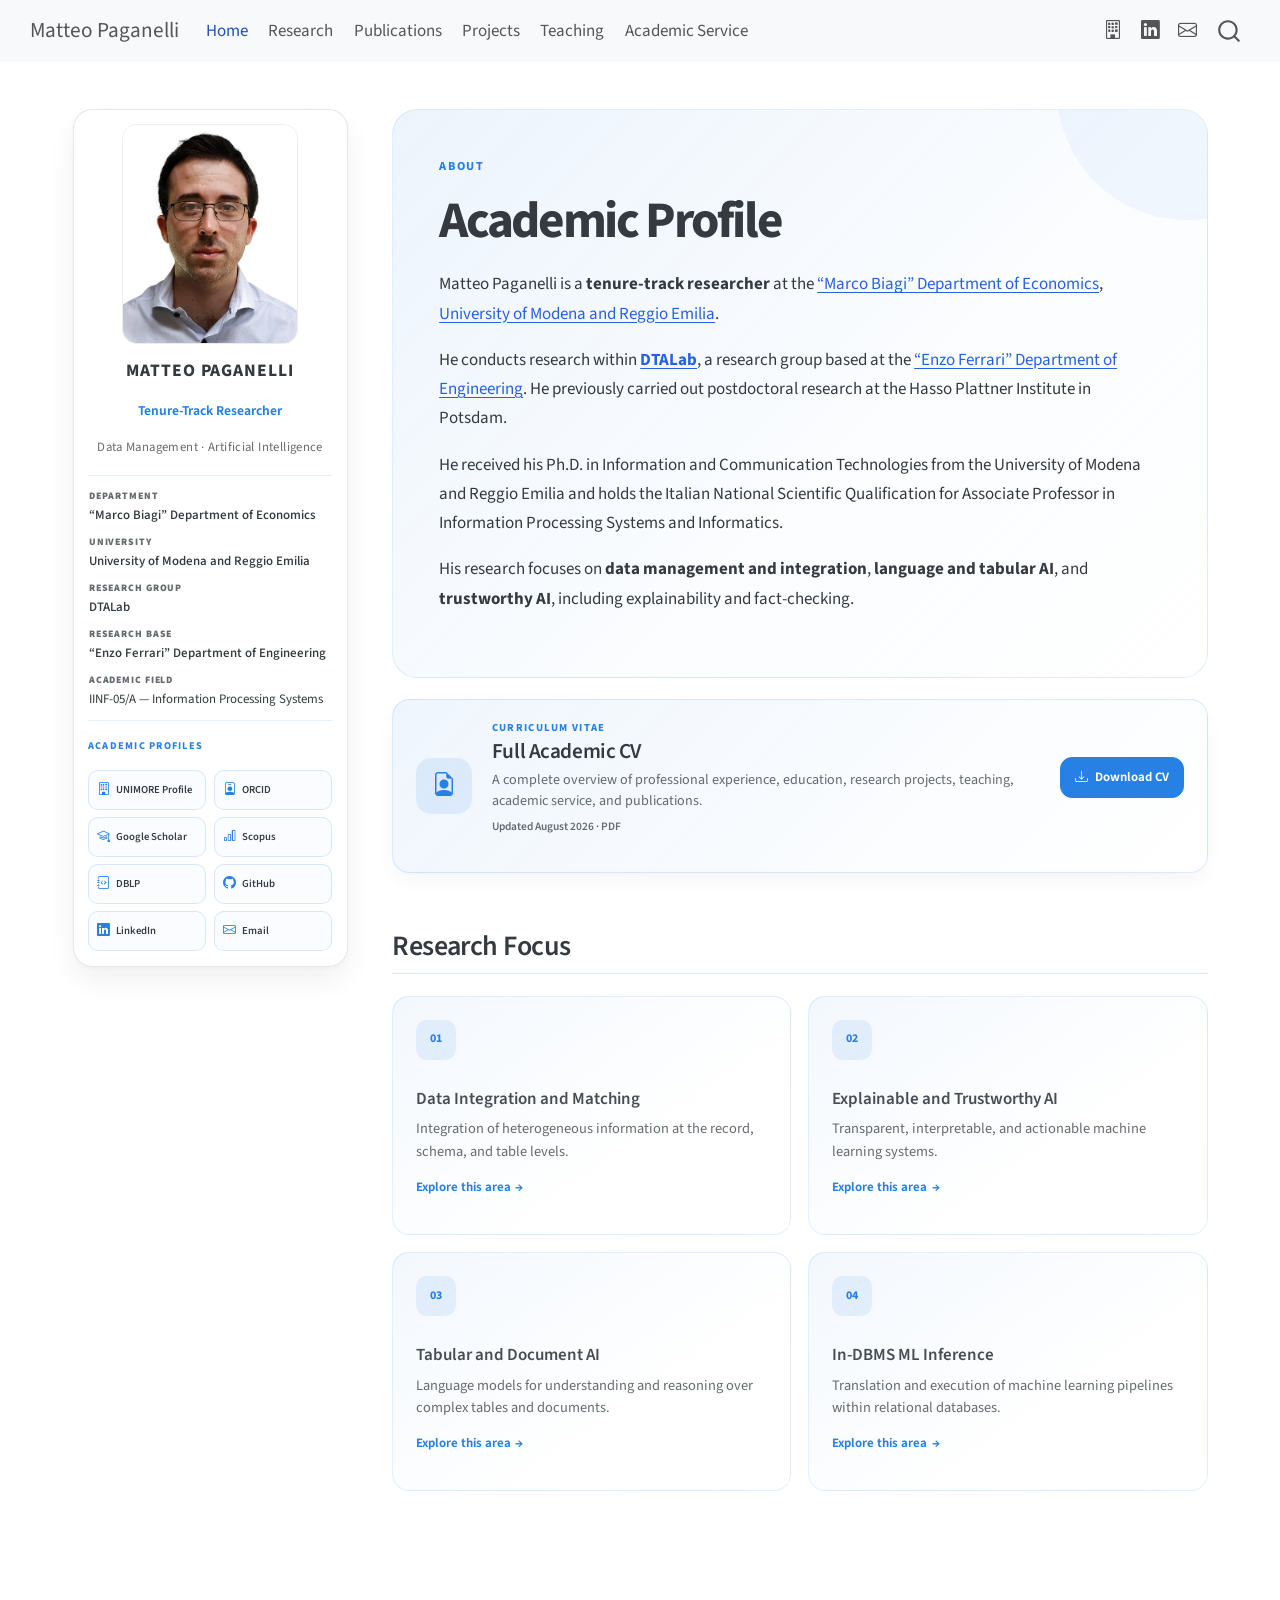
==== commit a3cff8da: "Built site for gh-pages" ====
--- a/index.html
+++ b/index.html
@@ -121,14 +121,10 @@
     <a class="nav-link" href="./service.html"> 
 <span class="menu-text">Academic Service</span></a>
   </li>  
-  <li class="nav-item">
-    <a class="nav-link" href="./cv.html"> 
-<span class="menu-text">CV</span></a>
-  </li>  
 </ul>
             <ul class="navbar-nav navbar-nav-scroll ms-auto">
   <li class="nav-item compact">
-    <a class="nav-link" href="https://github.com/matteo-paganelli"> <i class="bi bi-github" role="img">
+    <a class="nav-link" href="https://unimore.unifind.cineca.it/get/person/104872"> <i class="bi bi-building" role="img">
 </i> 
 <span class="menu-text"></span></a>
   </li>  
@@ -212,6 +208,20 @@
 <p>He received his Ph.D.&nbsp;in Information and Communication Technologies from the University of Modena and Reggio Emilia and holds the Italian National Scientific Qualification for Associate Professor in Information Processing Systems and Informatics.</p>
 <p>His research focuses on <strong>data management and integration</strong>, <strong>language and tabular AI</strong>, and <strong>trustworthy AI</strong>, including explainability and fact-checking.</p>
 </section>
+</div>
+<div class="cv-download-card">
+<div class="cv-download-icon">
+<p><i class="bi bi-file-earmark-person"></i></p>
+</div>
+<div class="cv-download-content">
+<p><span class="cv-download-kicker">CURRICULUM VITAE</span></p>
+<section id="full-academic-cv" class="level2">
+<h2 class="anchored" data-anchor-id="full-academic-cv">Full Academic CV</h2>
+<p>A complete overview of professional experience, education, research projects, teaching, academic service, and publications.</p>
+<p><span class="cv-download-meta">Updated August 2026 · PDF</span></p>
+</section>
+</div>
+<p><a href="files/Matteo_Paganelli_CV.pdf" class="cv-download-button" download="Matteo_Paganelli_CV.pdf"><i class="bi bi-download"></i> Download CV</a></p>
 </div>
 <section id="research-focus" class="level2">
 <h2 class="anchored" data-anchor-id="research-focus">Research Focus</h2>
--- a/styles.css
+++ b/styles.css
@@ -262,6 +262,149 @@
   font-size: 1.55rem !important;
 }
 
+/* =========================================================
+   CV download card
+   ========================================================= */
+
+.cv-download-card {
+  display: grid;
+  grid-template-columns: auto minmax(0, 1fr) auto;
+  gap: 1.15rem;
+  align-items: center;
+  margin: 1.25rem 0 2.7rem;
+  padding: 1.2rem 1.35rem;
+  border: 1px solid rgba(var(--bs-primary-rgb), 0.16);
+  border-radius: 1.05rem;
+  background:
+    linear-gradient(
+      135deg,
+      rgba(var(--bs-primary-rgb), 0.075),
+      rgba(var(--bs-primary-rgb), 0.018) 65%,
+      var(--bs-body-bg)
+    );
+  box-shadow:
+    0 9px 25px rgba(25, 35, 50, 0.045),
+    0 1px 3px rgba(25, 35, 50, 0.025);
+}
+
+.cv-download-icon {
+  display: grid;
+  width: 3.3rem;
+  height: 3.3rem;
+  padding: 0;
+  place-items: center;
+  border-radius: 0.9rem;
+  background: rgba(var(--bs-primary-rgb), 0.11);
+  color: var(--bs-primary);
+}
+
+.cv-download-icon > p {
+  display: grid;
+  width: 100%;
+  height: 100%;
+  margin: 0;
+  place-items: center;
+}
+
+.cv-download-icon i {
+  display: block;
+  margin: 0;
+  font-size: 1.4rem;
+  line-height: 1;
+}
+
+.cv-download-content {
+  min-width: 0;
+}
+
+.cv-download-content > p {
+  margin-bottom: 0;
+}
+
+.cv-download-kicker {
+  display: block;
+  margin-bottom: 0.12rem;
+  color: var(--bs-primary);
+  font-size: 0.63rem;
+  font-weight: 750;
+  letter-spacing: 0.12em;
+  text-transform: uppercase;
+}
+
+.cv-download-content h2 {
+  margin: 0 0 0.28rem !important;
+  padding: 0 !important;
+  border: 0 !important;
+  font-size: 1.25rem !important;
+  letter-spacing: -0.02em;
+}
+
+.cv-download-content h2 + p {
+  margin: 0 0 0.35rem;
+  color: var(--bs-secondary-color);
+  font-size: 0.83rem;
+  line-height: 1.5;
+}
+
+.cv-download-meta {
+  display: block;
+  color: var(--bs-secondary-color);
+  font-size: 0.67rem;
+  font-weight: 600;
+}
+
+.cv-download-button {
+  display: inline-flex;
+  min-height: 2.45rem;
+  padding: 0.55rem 0.82rem;
+  border: 1px solid var(--bs-primary);
+  border-radius: 0.7rem;
+  align-items: center;
+  justify-content: center;
+  gap: 0.42rem;
+  background: var(--bs-primary);
+  color: white;
+  font-size: 0.76rem;
+  font-weight: 650;
+  line-height: 1.2;
+  white-space: nowrap;
+  text-decoration: none;
+  transition:
+    transform 150ms ease,
+    box-shadow 150ms ease;
+}
+
+.cv-download-button:hover {
+  transform: translateY(-2px);
+  color: white;
+  box-shadow: 0 8px 18px rgba(var(--bs-primary-rgb), 0.2);
+}
+
+@media (max-width: 650px) {
+  .cv-download-card {
+    grid-template-columns: auto minmax(0, 1fr);
+  }
+
+  .cv-download-button {
+    grid-column: 1 / -1;
+    width: 100%;
+  }
+}
+
+@media (max-width: 430px) {
+  .cv-download-card {
+    display: block;
+  }
+
+  .cv-download-icon {
+    margin-bottom: 0.8rem;
+  }
+
+  .cv-download-button {
+    margin-top: 0.9rem;
+  }
+}
+
 
 /* =========================================================
    Research focus
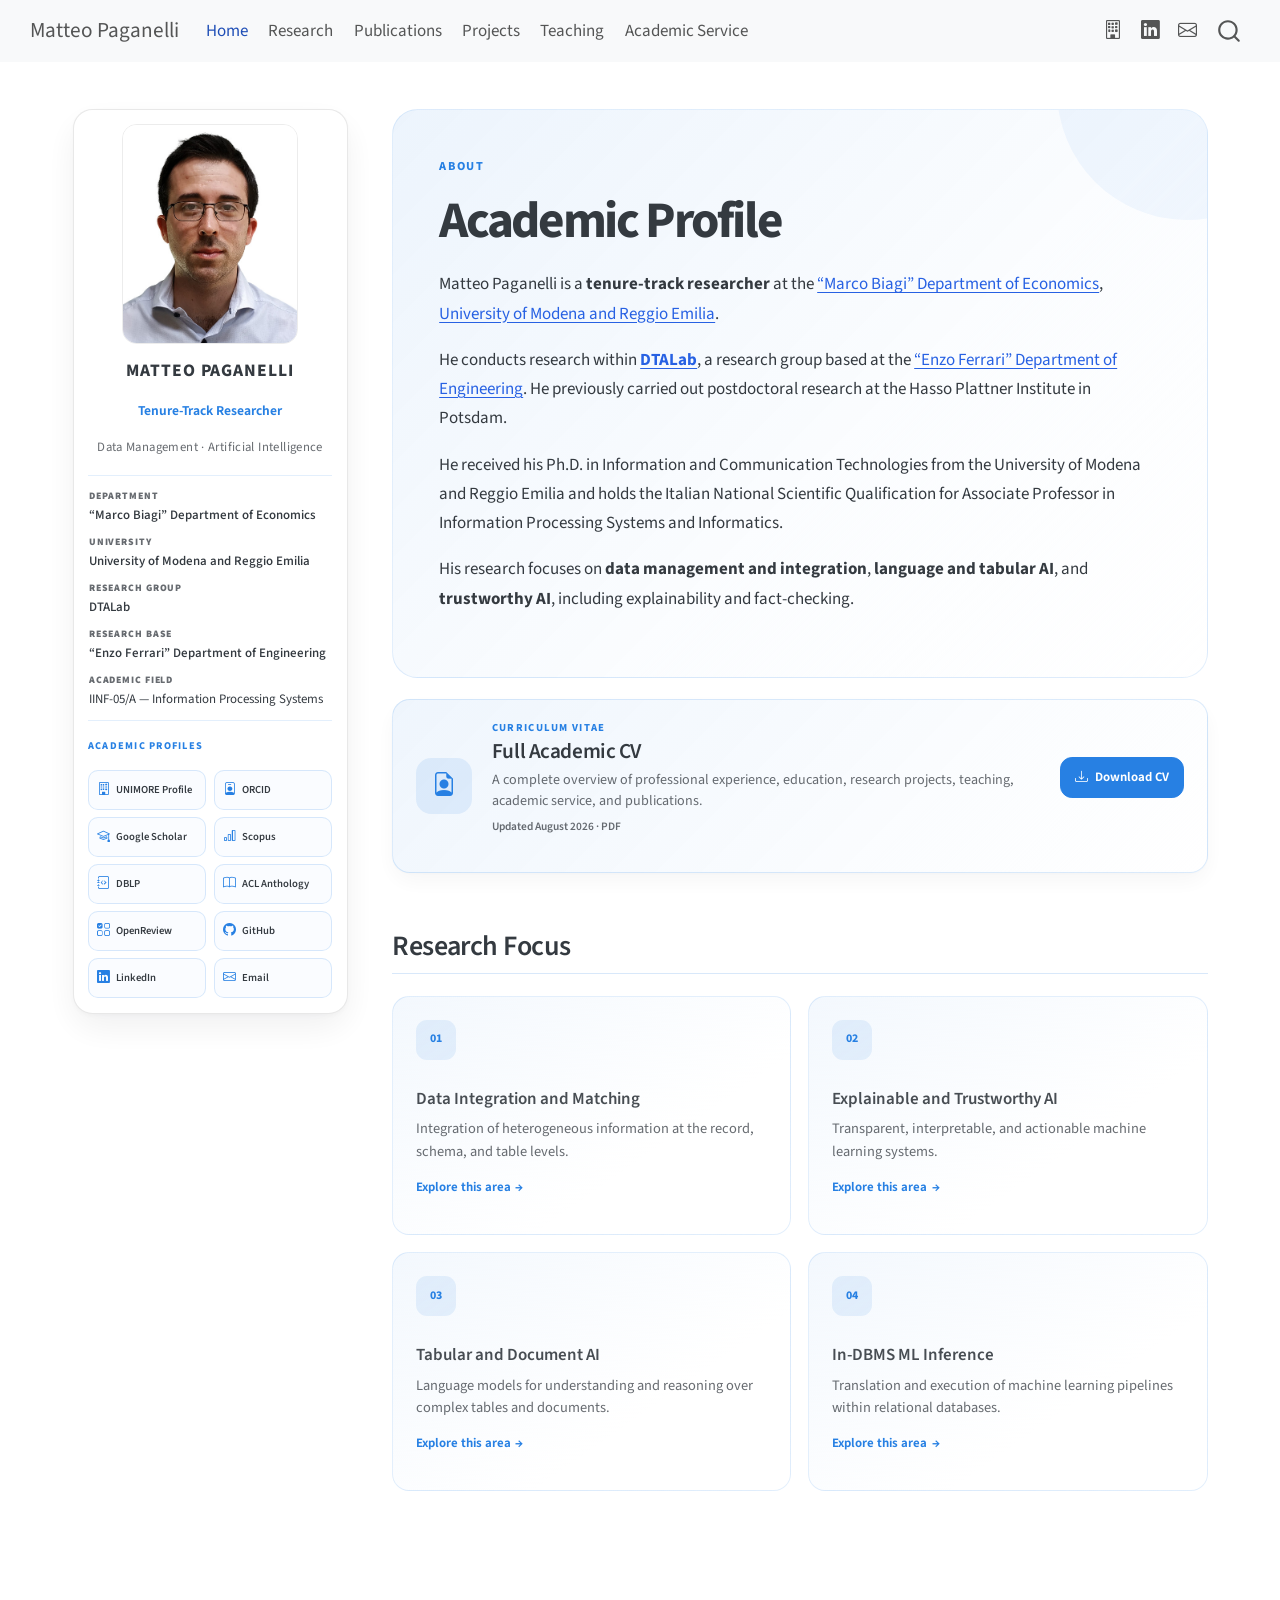
==== commit 0f0075bf: "Built site for gh-pages" ====
--- a/index.html
+++ b/index.html
@@ -193,6 +193,8 @@
 <p><a href="https://scholar.google.com/citations?user=KvBM1LQAAAAJ&amp;hl=en" class="profile-link" target="_blank" rel="noopener"><i class="bi bi-mortarboard"></i> Google Scholar</a></p>
 <p><a href="https://www.scopus.com/authid/detail.uri?authorId=57196245788" class="profile-link" target="_blank" rel="noopener"><i class="bi bi-bar-chart"></i> Scopus</a></p>
 <p><a href="https://dblp.org/pid/206/0032.html" class="profile-link" target="_blank" rel="noopener"><i class="bi bi-journal-code"></i> DBLP</a></p>
+<p><a href="https://aclanthology.org/people/matteo-paganelli/" class="profile-link" target="_blank" rel="noopener"><i class="bi bi-book"></i> ACL Anthology</a></p>
+<p><a href="https://openreview.net/profile?id=%7EMatteo_Paganelli1" class="profile-link" target="_blank" rel="noopener"><i class="bi bi-ui-checks-grid"></i> OpenReview</a></p>
 <p><a href="https://github.com/matteo-paganelli" class="profile-link" target="_blank" rel="noopener"><i class="bi bi-github"></i> GitHub</a></p>
 <p><a href="https://www.linkedin.com/in/matteo-paganelli-71410a150/" class="profile-link" target="_blank" rel="noopener"><i class="bi bi-linkedin"></i> LinkedIn</a></p>
 <p><a href="mailto:matteo.paganelli@unimore.it" class="profile-link"><i class="bi bi-envelope"></i> Email</a></p>
--- a/styles.css
+++ b/styles.css
@@ -2138,6 +2138,117 @@
   font-size: 0.8rem;
 }
 
+/* =========================================================
+   Current and previous teaching
+   ========================================================= */
+
+.teaching-subsection {
+  margin-top: 1.25rem;
+}
+
+.teaching-subsection + .teaching-subsection {
+  margin-top: 2rem;
+}
+
+.teaching-subsection-header {
+  display: flex;
+  margin-bottom: 0.85rem;
+  padding: 0 0.15rem 0.65rem;
+  border-bottom: 1px solid rgba(var(--teaching-section-accent), 0.15);
+  align-items: end;
+  justify-content: space-between;
+  gap: 1rem;
+}
+
+.teaching-subsection-header > p {
+  display: contents;
+}
+
+.teaching-subsection-title {
+  min-width: 0;
+}
+
+.teaching-subsection-title > p {
+  margin: 0;
+}
+
+.teaching-subsection-kicker {
+  display: block;
+  margin-bottom: 0.12rem;
+  color: rgb(var(--teaching-section-accent));
+  font-size: 0.61rem;
+  font-weight: 750;
+  letter-spacing: 0.11em;
+  text-transform: uppercase;
+}
+
+.teaching-subsection-title h3 {
+  margin: 0 !important;
+  font-size: 1.05rem !important;
+  font-weight: 680;
+}
+
+.teaching-subsection-period {
+  color: var(--bs-secondary-color);
+  font-size: 0.67rem;
+  font-weight: 650;
+  white-space: nowrap;
+}
+
+
+/* Previous courses are visually quieter */
+
+.teaching-subsection--previous {
+  --teaching-section-accent: 105, 112, 122;
+}
+
+.teaching-grid--previous {
+  grid-template-columns: repeat(2, minmax(0, 1fr));
+}
+
+.teaching-card--previous {
+  background:
+    linear-gradient(
+      145deg,
+      rgba(105, 112, 122, 0.045),
+      var(--bs-body-bg) 48%
+    );
+  box-shadow:
+    0 5px 17px rgba(25, 35, 50, 0.035),
+    0 1px 3px rgba(25, 35, 50, 0.02);
+}
+
+
+/* Textual and Tabular Data Analytics */
+
+.teaching-card--textual-tabular {
+  --teaching-accent: 46, 117, 137;
+}
+
+.teaching-role--co {
+  border-color: rgba(var(--teaching-accent), 0.18);
+  background: rgba(var(--teaching-accent), 0.085);
+  color: rgb(var(--teaching-accent));
+}
+
+
+@media (max-width: 800px) {
+  .teaching-grid--previous {
+    grid-template-columns: 1fr;
+  }
+}
+
+@media (max-width: 480px) {
+  .teaching-subsection-header {
+    display: block;
+  }
+
+  .teaching-subsection-period {
+    display: block;
+    margin-top: 0.25rem;
+  }
+}
+
 
 /* =========================================================
    Responsive teaching layout
